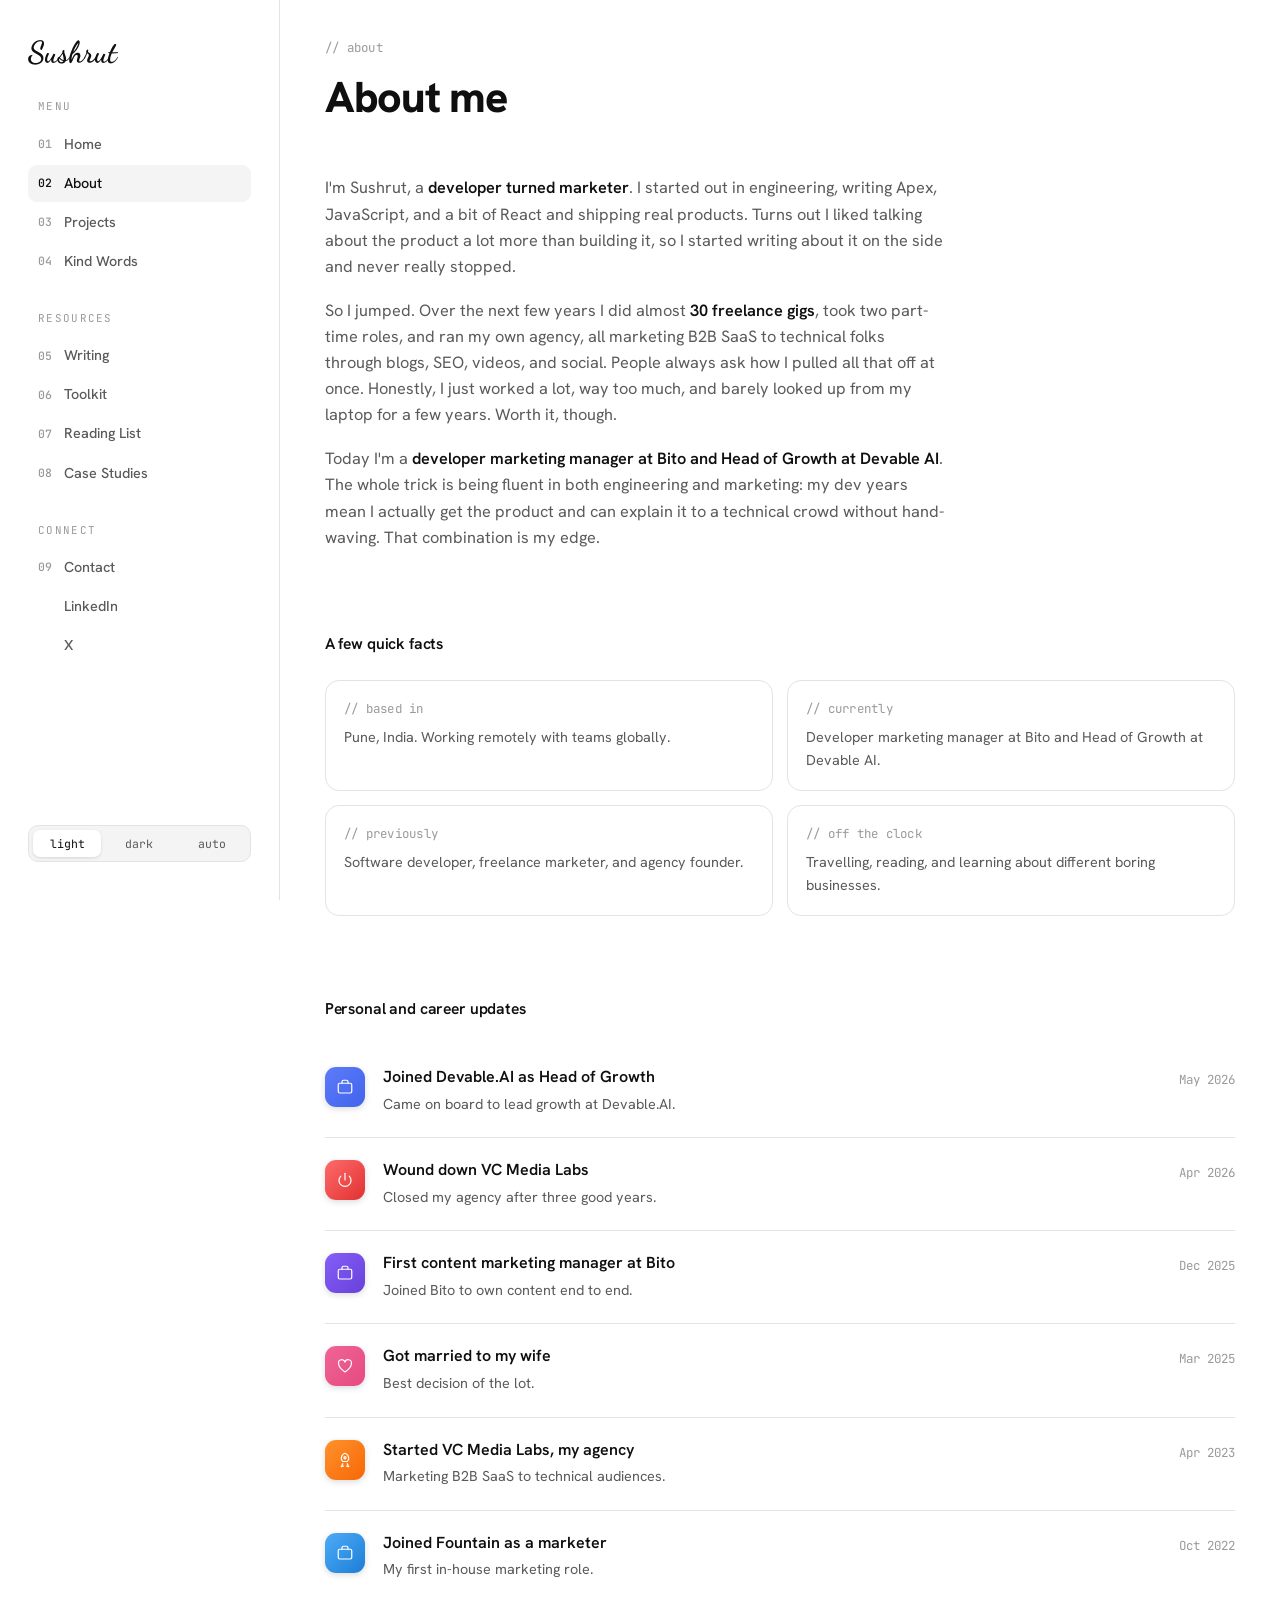
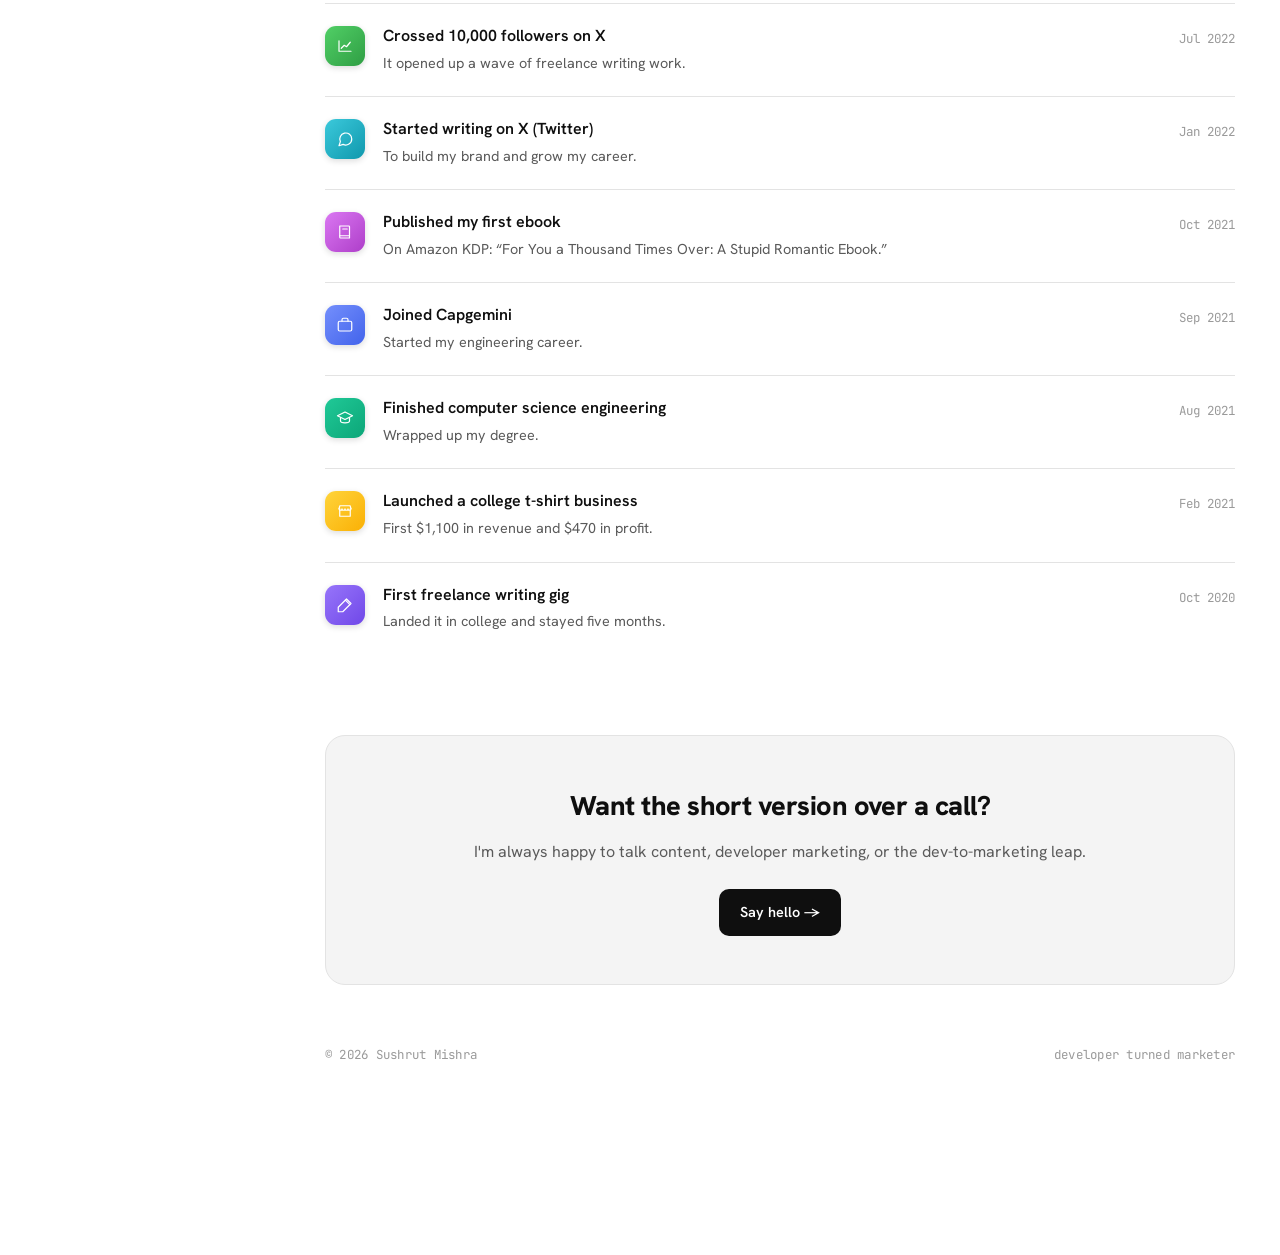
==== about.html @ c0947988 "About: rawer conversational intro, update Bito/Devable role wording Co-Authored-By: Claude Opus 4.8 " ====
<!DOCTYPE html>
<html lang="en" data-theme="light">
<head>
<meta charset="UTF-8" />
<meta name="viewport" content="width=device-width, initial-scale=1.0" />
<title>About · Sushrut Mishra</title>
<link rel="preconnect" href="https://fonts.googleapis.com" />
<link rel="preconnect" href="https://fonts.gstatic.com" crossorigin />
<link href="https://fonts.googleapis.com/css2?family=Hanken+Grotesk:wght@400;500;600;700;800&family=Dancing+Script:wght@600;700&family=JetBrains+Mono:wght@400;500;600&display=swap" rel="stylesheet" />
<link rel="stylesheet" href="styles.css" />
</head>
<body data-page="about">
  <button class="menu-btn" id="menuBtn">☰</button>
  <div class="layout">
    <aside class="sidebar" id="sidebar">
      <a class="brand" href="index.html"><span class="signature">Sushrut</span></a>
      <nav class="nav-group">
        <div class="label">Menu</div>
        <a class="nav-item" href="index.html"><span class="num">01</span> Home <span class="arrow">↗</span></a>
        <a class="nav-item active" href="about.html"><span class="num">02</span> About <span class="arrow">↗</span></a>
        <a class="nav-item" href="projects.html"><span class="num">03</span> Projects <span class="arrow">↗</span></a>
        <a class="nav-item" href="kind-words.html"><span class="num">04</span> Kind Words <span class="arrow">↗</span></a>
      </nav>
      <nav class="nav-group">
        <div class="label">Resources</div>
        <a class="nav-item" href="writing.html"><span class="num">05</span> Writing <span class="arrow">↗</span></a>
        <a class="nav-item" href="toolkit.html"><span class="num">06</span> Toolkit <span class="arrow">↗</span></a>
        <a class="nav-item" href="reading.html"><span class="num">07</span> Reading List <span class="arrow">↗</span></a>
        <a class="nav-item" href="case-studies.html"><span class="num">08</span> Case Studies <span class="arrow">↗</span></a>
      </nav>
      <nav class="nav-group">
        <div class="label">Connect</div>
        <a class="nav-item" href="mailto:sushrutmishra27@gmail.com"><span class="num">09</span> Contact <span class="arrow">↗</span></a>
        <a class="nav-item" href="https://www.linkedin.com/in/sushrutkm/" target="_blank" rel="noopener"><span class="num"></span> LinkedIn <span class="arrow">↗</span></a>
        <a class="nav-item" href="https://x.com/SushrutKM" target="_blank" rel="noopener"><span class="num"></span> X <span class="arrow">↗</span></a>
      </nav>
      <div class="sidebar-footer">
        <div class="theme-toggle" id="themeToggle">
          <button data-theme-set="light" class="active">light</button>
          <button data-theme-set="dark">dark</button>
          <button data-theme-set="auto">auto</button>
        </div>
      </div>
    </aside>

    <main class="content">
      <div class="wrap">
        <section class="page-head">
          <span class="kicker mono">// about</span>
          <h1>About me</h1>
        </section>

        <section>
          <div class="prose">
            <p>I'm Sushrut, a <strong>developer turned marketer</strong>. I started out in engineering, writing Apex, JavaScript, and a bit of React and shipping real products. Turns out I liked talking about the product a lot more than building it, so I started writing about it on the side and never really stopped.</p>
            <p>So I jumped. Over the next few years I did almost <strong>30 freelance gigs</strong>, took two part-time roles, and ran my own agency, all marketing B2B SaaS to technical folks through blogs, SEO, videos, and social. People always ask how I pulled all that off at once. Honestly, I just worked a lot, way too much, and barely looked up from my laptop for a few years. Worth it, though.</p>
            <p>Today I'm a <strong>developer marketing manager at Bito and Head of Growth at Devable AI</strong>. The whole trick is being fluent in both engineering and marketing: my dev years mean I actually get the product and can explain it to a technical crowd without hand-waving. That combination is my edge.</p>
          </div>
        </section>

        <section>
          <div class="section-head"><h2>A few quick facts</h2></div>
          <div class="facts">
            <div class="fact"><span class="mono">// based in</span><p>Pune, India. Working remotely with teams globally.</p></div>
            <div class="fact"><span class="mono">// currently</span><p>Developer marketing manager at Bito and Head of Growth at Devable AI.</p></div>
            <div class="fact"><span class="mono">// previously</span><p>Software developer, freelance marketer, and agency founder.</p></div>
            <div class="fact"><span class="mono">// off the clock</span><p>Travelling, reading, and learning about different boring businesses.</p></div>
          </div>
        </section>

        <section>
          <div class="section-head"><h2>Personal and career updates</h2></div>
          <div class="updates-list">

            <div class="update-row"><span class="uicon"><svg viewBox="0 0 24 24" width="18" height="18" fill="none" stroke="currentColor" stroke-width="1.6" stroke-linecap="round" stroke-linejoin="round"><rect x="3" y="7" width="18" height="13" rx="2"/><path d="M8 7V5a2 2 0 0 1 2-2h4a2 2 0 0 1 2 2v2"/></svg></span><div class="ur-body"><h3>Joined Devable.AI as Head of Growth</h3><p>Came on board to lead growth at Devable.AI.</p></div><span class="ur-date">May 2026</span></div>

            <div class="update-row"><span class="uicon"><svg viewBox="0 0 24 24" width="18" height="18" fill="none" stroke="currentColor" stroke-width="1.6" stroke-linecap="round" stroke-linejoin="round"><path d="M12 3v9"/><path d="M6.4 6.9a8 8 0 1 0 11.2 0"/></svg></span><div class="ur-body"><h3>Wound down VC Media Labs</h3><p>Closed my agency after three good years.</p></div><span class="ur-date">Apr 2026</span></div>

            <div class="update-row"><span class="uicon"><svg viewBox="0 0 24 24" width="18" height="18" fill="none" stroke="currentColor" stroke-width="1.6" stroke-linecap="round" stroke-linejoin="round"><rect x="3" y="7" width="18" height="13" rx="2"/><path d="M8 7V5a2 2 0 0 1 2-2h4a2 2 0 0 1 2 2v2"/></svg></span><div class="ur-body"><h3>First content marketing manager at Bito</h3><p>Joined Bito to own content end to end.</p></div><span class="ur-date">Dec 2025</span></div>

            <div class="update-row"><span class="uicon"><svg viewBox="0 0 24 24" width="18" height="18" fill="none" stroke="currentColor" stroke-width="1.6" stroke-linecap="round" stroke-linejoin="round"><path d="M12 20S3.5 14.5 3.5 8.8A4.3 4.3 0 0 1 12 7a4.3 4.3 0 0 1 8.5 1.8C20.5 14.5 12 20 12 20z"/></svg></span><div class="ur-body"><h3>Got married to my wife</h3><p>Best decision of the lot.</p></div><span class="ur-date">Mar 2025</span></div>

            <div class="update-row"><span class="uicon"><svg viewBox="0 0 24 24" width="18" height="18" fill="none" stroke="currentColor" stroke-width="1.6" stroke-linecap="round" stroke-linejoin="round"><path d="M12 3c3 1 5 4 5 8l-2 3H9l-2-3c0-4 2-7 5-8z"/><circle cx="12" cy="9" r="1.4"/><path d="M9 17l-2 4 3-1M15 17l2 4-3-1"/></svg></span><div class="ur-body"><h3>Started VC Media Labs, my agency</h3><p>Marketing B2B SaaS to technical audiences.</p></div><span class="ur-date">Apr 2023</span></div>

            <div class="update-row"><span class="uicon"><svg viewBox="0 0 24 24" width="18" height="18" fill="none" stroke="currentColor" stroke-width="1.6" stroke-linecap="round" stroke-linejoin="round"><rect x="3" y="7" width="18" height="13" rx="2"/><path d="M8 7V5a2 2 0 0 1 2-2h4a2 2 0 0 1 2 2v2"/></svg></span><div class="ur-body"><h3>Joined Fountain as a marketer</h3><p>My first in-house marketing role.</p></div><span class="ur-date">Oct 2022</span></div>

            <div class="update-row"><span class="uicon"><svg viewBox="0 0 24 24" width="18" height="18" fill="none" stroke="currentColor" stroke-width="1.6" stroke-linecap="round" stroke-linejoin="round"><path d="M4 19V5M4 19h16"/><path d="M7 15l4-4 3 2 5-6"/></svg></span><div class="ur-body"><h3>Crossed 10,000 followers on X</h3><p>It opened up a wave of freelance writing work.</p></div><span class="ur-date">Jul 2022</span></div>

            <div class="update-row"><span class="uicon"><svg viewBox="0 0 24 24" width="18" height="18" fill="none" stroke="currentColor" stroke-width="1.6" stroke-linecap="round" stroke-linejoin="round"><path d="M21 12a8 8 0 0 1-11.5 7.2L4 21l1.8-5.5A8 8 0 1 1 21 12z"/></svg></span><div class="ur-body"><h3>Started writing on X (Twitter)</h3><p>To build my brand and grow my career.</p></div><span class="ur-date">Jan 2022</span></div>

            <div class="update-row"><span class="uicon"><svg viewBox="0 0 24 24" width="18" height="18" fill="none" stroke="currentColor" stroke-width="1.6" stroke-linecap="round" stroke-linejoin="round"><path d="M5 4h12a1 1 0 0 1 1 1v15H6a1 1 0 0 1-1-1z"/><path d="M5 17h13"/><path d="M9 8h6"/></svg></span><div class="ur-body"><h3>Published my first ebook</h3><p>On Amazon KDP: &ldquo;For You a Thousand Times Over: A Stupid Romantic Ebook.&rdquo;</p></div><span class="ur-date">Oct 2021</span></div>

            <div class="update-row"><span class="uicon"><svg viewBox="0 0 24 24" width="18" height="18" fill="none" stroke="currentColor" stroke-width="1.6" stroke-linecap="round" stroke-linejoin="round"><rect x="3" y="7" width="18" height="13" rx="2"/><path d="M8 7V5a2 2 0 0 1 2-2h4a2 2 0 0 1 2 2v2"/></svg></span><div class="ur-body"><h3>Joined Capgemini</h3><p>Started my engineering career.</p></div><span class="ur-date">Sep 2021</span></div>

            <div class="update-row"><span class="uicon"><svg viewBox="0 0 24 24" width="18" height="18" fill="none" stroke="currentColor" stroke-width="1.6" stroke-linecap="round" stroke-linejoin="round"><path d="M12 4 2 9l10 5 10-5z"/><path d="M6 11.5V16c0 1.1 2.7 2.4 6 2.4s6-1.3 6-2.4v-4.5"/></svg></span><div class="ur-body"><h3>Finished computer science engineering</h3><p>Wrapped up my degree.</p></div><span class="ur-date">Aug 2021</span></div>

            <div class="update-row"><span class="uicon"><svg viewBox="0 0 24 24" width="18" height="18" fill="none" stroke="currentColor" stroke-width="1.6" stroke-linecap="round" stroke-linejoin="round"><path d="M4 9l1.2-4h13.6L20 9"/><path d="M5 9v10h14V9"/><path d="M4 9a2 2 0 0 0 4 0 2 2 0 0 0 4 0 2 2 0 0 0 4 0 2 2 0 0 0 4 0"/></svg></span><div class="ur-body"><h3>Launched a college t-shirt business</h3><p>First $1,100 in revenue and $470 in profit.</p></div><span class="ur-date">Feb 2021</span></div>

            <div class="update-row"><span class="uicon"><svg viewBox="0 0 24 24" width="18" height="18" fill="none" stroke="currentColor" stroke-width="1.6" stroke-linecap="round" stroke-linejoin="round"><path d="M14 4l6 6L9 21H3v-6z"/><path d="M12.5 5.5l6 6"/></svg></span><div class="ur-body"><h3>First freelance writing gig</h3><p>Landed it in college and stayed five months.</p></div><span class="ur-date">Oct 2020</span></div>

          </div>
        </section>

        <section>
          <div class="footer-cta">
            <h2>Want the short version over a call?</h2>
            <p>I'm always happy to talk content, developer marketing, or the dev-to-marketing leap.</p>
            <a class="btn btn-primary" href="https://www.linkedin.com/in/sushrutkm/" target="_blank" rel="noopener">Say hello →</a>
          </div>
          <div class="foot-meta"><span class="mono">© 2026 Sushrut Mishra</span><span class="mono">developer turned marketer</span></div>
        </section>
      </div>
    </main>
  </div>
  <script src="script.js"></script>
</body>
</html>
---- styles.css ----
/* ============================================================
   MONOCHROME DESIGN TOKENS  —  black / white / grey only
   ============================================================ */
:root {
  --radius: 14px;
  --maxw: 920px;                 /* widened further: less whitespace each side */
  --font-sans: 'Hanken Grotesk', -apple-system, BlinkMacSystemFont, 'Segoe UI', Roboto, sans-serif;
  --font-mono: 'JetBrains Mono', ui-monospace, monospace;
  --sidebar-w: 280px;
  --transition: 0.25s cubic-bezier(.4,0,.2,1);
}

/* LIGHT (default — white base) */
html[data-theme="light"] {
  --bg: #ffffff;
  --bg-elev: #f4f4f4;
  --bg-card: #ffffff;
  --border: #e3e3e3;
  --text: #0f0f0f;
  --text-dim: #5a5a5a;
  --text-faint: #9a9a9a;
  --ink: #0f0f0f;
  --ink-contrast: #ffffff;
  --gline: #dcdcdc;
}
/* DARK (still monochrome — greys + black) */
html[data-theme="dark"] {
  --bg: #0e0e0e;
  --bg-elev: #1a1a1a;
  --bg-card: #161616;
  --border: #2a2a2a;
  --text: #f4f4f4;
  --text-dim: #a6a6a6;
  --text-faint: #6e6e6e;
  --ink: #f4f4f4;
  --ink-contrast: #0e0e0e;
  --gline: #333333;
}

* { box-sizing: border-box; margin: 0; padding: 0; }
html { scroll-behavior: smooth; }
body {
  font-family: var(--font-sans);
  background: var(--bg);
  color: var(--text);
  line-height: 1.6;
  -webkit-font-smoothing: antialiased;
  transition: background var(--transition), color var(--transition);
}
a { color: inherit; text-decoration: none; }
.mono { font-family: var(--font-mono); font-size: 0.78rem; letter-spacing: 0.02em; color: var(--text-faint); }

/* ============================================================
   LAYOUT  —  sidebar (left) + content (right)
   ============================================================ */
.layout { display: flex; min-height: 100vh; }

/* ----- SIDEBAR ----- */
.sidebar {
  width: var(--sidebar-w);
  flex-shrink: 0;
  border-right: 1px solid var(--border);
  padding: 38px 28px;
  position: sticky; top: 0; height: 100vh; overflow-y: auto;
  display: flex; flex-direction: column; gap: 30px;
  background: var(--bg);
}
.brand { display: flex; align-items: center; gap: 12px; }
.brand .avatar {
  width: 42px; height: 42px; border-radius: 10px;
  background: var(--ink); color: var(--ink-contrast);
  display: grid; place-items: center;
  font-family: var(--font-mono); font-weight: 600; font-size: 1rem;
}
.brand .name { font-weight: 700; font-size: 0.98rem; line-height: 1.2; }
.brand .role { font-size: 0.74rem; color: var(--text-dim); }
.brand .signature { font-family: 'Dancing Script', cursive; font-weight: 700; font-size: 1.9rem; color: var(--text); line-height: 1; }
.brand:hover .signature { opacity: .75; }

/* live status pill in sidebar */
.status-pill {
  display: flex; align-items: center; gap: 9px;
  border: 1px solid var(--border); border-radius: 999px;
  padding: 8px 13px; font-size: 0.8rem; color: var(--text-dim);
  background: var(--bg-elev);
}
.dot { width: 8px; height: 8px; border-radius: 50%; background: var(--text-dim); position: relative; flex-shrink: 0; }
.dot.live { background: var(--ink); }
.dot.live::after {
  content: ''; position: absolute; inset: -4px; border-radius: 50%;
  border: 1px solid var(--ink); opacity: .5; animation: pulse 1.8s ease-out infinite;
}
@keyframes pulse { 0% { transform: scale(.6); opacity: .6; } 100% { transform: scale(1.6); opacity: 0; } }

.nav-group { display: flex; flex-direction: column; gap: 2px; }
.nav-group .label {
  font-family: var(--font-mono); font-size: 0.68rem; text-transform: uppercase;
  letter-spacing: 0.12em; color: var(--text-faint); margin-bottom: 8px; padding-left: 10px;
}
.nav-item {
  display: flex; align-items: center; gap: 12px;
  padding: 7px 10px; border-radius: 9px;
  color: var(--text-dim); font-size: 0.9rem; font-weight: 500;
  transition: background var(--transition), color var(--transition);
}
.nav-item:hover { background: var(--bg-elev); color: var(--text); }
.nav-item.active { background: var(--bg-elev); color: var(--text); }
.nav-item .num { font-family: var(--font-mono); font-size: 0.72rem; color: var(--text-faint); width: 14px; }
.nav-item.active .num { color: var(--text); }
.nav-item .arrow { margin-left: auto; font-size: 0.8rem; opacity: 0; transition: opacity var(--transition); }
.nav-item:hover .arrow { opacity: 0.5; }

.sidebar-footer { margin-top: auto; display: flex; flex-direction: column; gap: 14px; }
.theme-toggle {
  display: flex; gap: 4px; padding: 4px; border: 1px solid var(--border);
  border-radius: 10px; background: var(--bg-elev);
}
.theme-toggle button {
  flex: 1; background: none; border: none; color: var(--text-dim);
  font-family: var(--font-mono); font-size: 0.72rem; padding: 6px; border-radius: 7px;
  cursor: pointer; transition: var(--transition);
}
.theme-toggle button.active { background: var(--bg-card); color: var(--text); box-shadow: 0 1px 3px rgba(0,0,0,0.12); }

/* ----- CONTENT ----- */
.content { flex: 1; padding: 0 3.5vw; }
.wrap { max-width: var(--maxw); margin: 0 auto; padding: 34px 0 110px; }
section { margin-bottom: 80px; }
.section-head { display: flex; align-items: baseline; gap: 12px; margin-bottom: 24px; }
.section-head h2 { font-size: 0.98rem; font-weight: 600; letter-spacing: -0.01em; }
.section-head .viewall { margin-left: auto; font-size: 0.8rem; color: var(--text-dim); }
.section-head .viewall:hover { color: var(--text); text-decoration: underline; }

/* ----- PAGE HEAD (inner pages) ----- */
.page-head { margin-bottom: 54px; }
.page-head .kicker { display: inline-block; margin-bottom: 16px; }
.page-head h1 { font-size: clamp(2rem, 4.4vw, 2.7rem); font-weight: 800; letter-spacing: -0.03em; line-height: 1.1; }
.page-head .lede { font-size: 1.08rem; color: var(--text-dim); max-width: 580px; margin-top: 16px; }

/* ----- STATUS HEADING (time-aware, keeps changing) ----- */
.status-block { margin-bottom: 30px; }
.status-now {
  display: inline-flex; align-items: center; gap: 10px;
  font-family: var(--font-mono); font-size: 0.8rem; color: var(--text-dim);
  border: 1px solid var(--border); border-radius: 999px; padding: 7px 14px;
  margin-bottom: 26px;
}
.status-headline {
  font-size: clamp(1.8rem, 4.4vw, 2.9rem); font-weight: 800;
  letter-spacing: -0.03em; line-height: 1.12;
}
.status-headline .live-word { transition: opacity .4s ease; }
.status-sub { font-size: 1.05rem; color: var(--text-dim); max-width: 560px; margin-top: 16px; }

/* ----- INTRO (understated homepage opener, no big hero) ----- */
.intro { margin-bottom: 56px; }
.intro-status { font-size: clamp(2.4rem, 6vw, 4rem); font-weight: 700; line-height: 1.1; letter-spacing: -0.03em; color: var(--text); max-width: 640px; }
.intro-bio { font-size: 0.95rem; font-weight: 400; color: var(--text-dim); line-height: 1.6; max-width: none; margin-top: 18px; }
.intro-bio a { color: var(--text); text-decoration: underline; text-underline-offset: 3px; }

/* ----- PERSONAL UPDATES (four grey cards) ----- */
.updates { display: grid; grid-template-columns: repeat(4, 1fr); gap: 14px; }
.update {
  display: flex; flex-direction: column; min-height: 218px; padding: 20px;
  border: 1px solid var(--border); border-radius: var(--radius); background: var(--bg-elev);
  transition: var(--transition);
}
.update:hover { border-color: var(--text); transform: translateY(-3px); }
.update .uicon {
  width: 38px; height: 38px; border-radius: 10px; display: grid; place-items: center;
  margin-bottom: 18px; color: var(--text); background: var(--bg-card); border: 1px solid var(--border);
}
.update h3 { font-size: 0.95rem; font-weight: 600; line-height: 1.3; margin-bottom: 8px; }
.update p {
  font-size: 0.84rem; color: var(--text-dim); line-height: 1.5;
  display: -webkit-box; -webkit-line-clamp: 3; -webkit-box-orient: vertical; overflow: hidden;
}
.update .udate { margin-top: auto; padding-top: 14px; font-family: var(--font-mono); font-size: 0.74rem; color: var(--text-faint); }
@media (max-width: 760px) { .updates { grid-template-columns: 1fr 1fr; } }
@media (max-width: 460px) { .updates { grid-template-columns: 1fr; } }

/* ----- PERSONAL UPDATES (single-column list: icon, body, date) ----- */
.updates-list { display: flex; flex-direction: column; }
.update-row { display: flex; align-items: flex-start; gap: 18px; padding: 22px 0; border-bottom: 1px solid var(--border); }
.update-row:last-child { border-bottom: none; }
.update-row .uicon {
  width: 40px; height: 40px; border-radius: 11px; border: none;
  display: grid; place-items: center; color: #fff; flex-shrink: 0;
  box-shadow: 0 2px 6px rgba(0,0,0,.14);
}
/* colourful app-tile backgrounds, one per row */
.updates-list .update-row:nth-child(1)  .uicon { background: linear-gradient(135deg,#5c7cfa,#4263eb); }
.updates-list .update-row:nth-child(2)  .uicon { background: linear-gradient(135deg,#ff6b6b,#e03131); }
.updates-list .update-row:nth-child(3)  .uicon { background: linear-gradient(135deg,#845ef7,#6741d9); }
.updates-list .update-row:nth-child(4)  .uicon { background: linear-gradient(135deg,#f06595,#e64980); }
.updates-list .update-row:nth-child(5)  .uicon { background: linear-gradient(135deg,#ff922b,#f76707); }
.updates-list .update-row:nth-child(6)  .uicon { background: linear-gradient(135deg,#4dabf7,#1c7ed6); }
.updates-list .update-row:nth-child(7)  .uicon { background: linear-gradient(135deg,#51cf66,#2f9e44); }
.updates-list .update-row:nth-child(8)  .uicon { background: linear-gradient(135deg,#3bc9db,#1098ad); }
.updates-list .update-row:nth-child(9)  .uicon { background: linear-gradient(135deg,#da77f2,#ae3ec9); }
.updates-list .update-row:nth-child(10) .uicon { background: linear-gradient(135deg,#748ffc,#4263eb); }
.updates-list .update-row:nth-child(11) .uicon { background: linear-gradient(135deg,#20c997,#0ca678); }
.updates-list .update-row:nth-child(12) .uicon { background: linear-gradient(135deg,#ffd43b,#fab005); }
.updates-list .update-row:nth-child(13) .uicon { background: linear-gradient(135deg,#9775fa,#7048e8); }
.update-row .ur-body { flex: 1; min-width: 0; }
.update-row .ur-body h3 { font-size: 1rem; font-weight: 600; line-height: 1.3; margin-bottom: 5px; }
.update-row .ur-body p { font-size: 0.9rem; color: var(--text-dim); line-height: 1.55; max-width: 640px; }
.update-row .ur-date { font-family: var(--font-mono); font-size: 0.78rem; color: var(--text-faint); flex-shrink: 0; white-space: nowrap; padding-top: 3px; }
@media (max-width: 560px) {
  .update-row { flex-wrap: wrap; }
  .update-row .ur-date { width: 100%; padding-left: 58px; padding-top: 6px; }
}

/* ----- ENDNOTE (simple closing line, no big CTA box) ----- */
.endnote { margin-top: 20px; }
.endnote p { font-size: 0.95rem; color: var(--text-dim); }
.endnote p a { color: var(--text); text-decoration: underline; text-underline-offset: 3px; }

.cta-row { display: flex; gap: 12px; flex-wrap: wrap; margin-top: 30px; }
.btn {
  display: inline-flex; align-items: center; gap: 8px; padding: 11px 20px;
  border-radius: 10px; font-size: 0.9rem; font-weight: 600; cursor: pointer;
  transition: var(--transition); border: 1px solid transparent;
}
.btn-primary { background: var(--ink); color: var(--ink-contrast); }
.btn-primary:hover { transform: translateY(-2px); opacity: .88; }
.btn-ghost { border-color: var(--border); color: var(--text); }
.btn-ghost:hover { border-color: var(--text); }

/* ----- JOURNEY (developer turned marketer) ----- */
.journey { display: grid; grid-template-columns: repeat(4, 1fr); gap: 14px; }
.j-card {
  position: relative; border: 1px solid var(--border); border-radius: var(--radius);
  padding: 20px; background: var(--bg-card); min-height: 230px;
  display: flex; flex-direction: column; transition: var(--transition); overflow: hidden;
}
.j-card:hover { border-color: var(--text); transform: translateY(-3px); }
.j-card .j-body { margin-top: 0; }            /* top-aligned for consistent layout */
.j-card .yr { font-family: var(--font-mono); font-size: 0.72rem; color: var(--text-faint); display: block; }
.j-card h3 { font-size: 0.96rem; font-weight: 600; margin: 8px 0; line-height: 1.25; }
.j-card p { font-size: 0.84rem; color: var(--text-dim); line-height: 1.5; }
.j-card .j-body p + p { margin-top: 7px; }     /* spacing between stacked lines */
.j-card .j-body > .mono { display: block; margin-bottom: 12px; color: var(--text); }  /* tag pinned at top */

/* the "into the future" card — a breathing growth chart with a rising trend line */
.j-future { background: var(--bg-elev); }
.j-future .gfx { position: absolute; inset: 0; z-index: 0; overflow: hidden; pointer-events: none; }
.j-future .bars { position: absolute; left: 18px; right: 18px; top: 30px; bottom: 42px; display: flex; align-items: flex-end; gap: 7px; }
.j-future .bars span { flex: 1; border-radius: 3px 3px 0 0; background: var(--gline); transform-origin: bottom; animation: barGrow 2.6s ease-in-out infinite alternate; }
.j-future .bars span:nth-child(1) { height: 32%; animation-delay: 0s; }
.j-future .bars span:nth-child(2) { height: 44%; animation-delay: .12s; }
.j-future .bars span:nth-child(3) { height: 38%; animation-delay: .24s; }
.j-future .bars span:nth-child(4) { height: 64%; animation-delay: .36s; }
.j-future .bars span:nth-child(5) { height: 56%; animation-delay: .48s; }
.j-future .bars span:nth-child(6) { height: 94%; background: var(--text); animation-delay: .6s; }
@keyframes barGrow { from { transform: scaleY(.3); opacity: .55; } to { transform: scaleY(1); opacity: 1; } }
.j-future .trend { position: absolute; left: 18px; right: 18px; top: 30px; bottom: 42px; width: auto; height: auto; }
.j-future .trend-line, .j-future .trend-head {
  fill: none; stroke: var(--text); stroke-width: 2; vector-effect: non-scaling-stroke;
  stroke-linecap: round; stroke-linejoin: round;
}
.j-future .trend-line { stroke-dasharray: 260; stroke-dashoffset: 260; animation: draw 2.4s ease-out forwards; }
.j-future .trend-head { opacity: 0; animation: showHead .4s ease forwards 2.1s; }
@keyframes draw { to { stroke-dashoffset: 0; } }
@keyframes showHead { to { opacity: 1; } }
.j-future::after {
  content: ''; position: absolute; inset: 0; z-index: 0; pointer-events: none;
  background: linear-gradient(to top, var(--bg-elev) 16%, transparent 58%);
}
.j-future .future-label {
  position: relative; z-index: 1; margin-top: auto;
  font-family: var(--font-mono); font-size: 0.82rem; color: var(--text); letter-spacing: .02em;
}

@media (max-width: 760px) { .journey { grid-template-columns: 1fr 1fr; } }
@media (max-width: 460px) { .journey { grid-template-columns: 1fr; } }

/* ----- CARDS (work / projects / case studies) ----- */
.cards { display: grid; gap: 14px; }
.cards.two { grid-template-columns: 1fr 1fr; }
.card {
  border: 1px solid var(--border); border-radius: var(--radius); padding: 22px;
  background: var(--bg-card); transition: var(--transition); cursor: pointer;
}
.card:hover { border-color: var(--text); transform: translateY(-3px); }
.card .tags { display: flex; gap: 6px; margin-bottom: 12px; flex-wrap: wrap; }
.tag {
  font-family: var(--font-mono); font-size: 0.68rem; padding: 3px 9px; border-radius: 6px;
  background: var(--ink); color: var(--ink-contrast);
}
.tag.dev { background: transparent; color: var(--text-dim); border: 1px solid var(--border); }
.card h3 { font-size: 1.02rem; font-weight: 600; margin-bottom: 6px; }
.card p { font-size: 0.9rem; color: var(--text-dim); }
.card .metric { margin-top: 14px; display: flex; gap: 24px; }
.card .metric .m b { font-size: 1.3rem; font-weight: 700; color: var(--text); }
.card .metric .m span { font-size: 0.74rem; color: var(--text-faint); display: block; }
.card .card-link { margin-top: 14px; font-size: 0.82rem; color: var(--text); display: inline-block; }
.card:hover .card-link { text-decoration: underline; }
a.card { display: block; }

/* compact metric chips (handles many stats per card) */
.metrics-list { display: flex; flex-wrap: wrap; gap: 7px; margin-top: 16px; }
.metrics-list span {
  font-family: var(--font-mono); font-size: 0.7rem; color: var(--text-dim);
  border: 1px solid var(--border); border-radius: 6px; padding: 4px 8px; background: var(--bg-elev);
}
.metrics-list span b { color: var(--text); font-weight: 700; }

/* multiple links within a card (case studies, videos) */
.card .links { display: flex; flex-wrap: wrap; gap: 6px 14px; margin-top: 14px; }
.card .links a { font-size: 0.8rem; color: var(--text); text-decoration: underline; text-underline-offset: 3px; }
.card .links a:hover { opacity: .7; }

@media (max-width: 640px) { .cards.two { grid-template-columns: 1fr; } }

/* ----- PROJECT CARDS (image, heading, line, link — two-up grid, grouped) ----- */
.proj-group { margin-bottom: 52px; }
.pgrid { display: grid; grid-template-columns: 1fr 1fr; gap: 16px; }
.pcard {
  display: flex; flex-direction: column; overflow: hidden; color: inherit;
  border: 1px solid var(--border); border-radius: var(--radius); background: var(--bg-card);
  transition: var(--transition);
}
.pcard:hover { border-color: var(--text); transform: translateY(-3px); }
.pcard .thumb { aspect-ratio: 16 / 9; overflow: hidden; background: var(--bg-elev); border-bottom: 1px solid var(--border); }
.pcard .thumb img { width: 100%; height: 100%; object-fit: cover; display: block; filter: grayscale(100%) contrast(1.02); transition: filter .35s ease; }
.pcard:hover .thumb img { filter: grayscale(0); }
.pcard .thumb.ph { display: grid; place-items: center; background: linear-gradient(135deg, var(--bg-elev), var(--bg-card)); }
.pcard .thumb.ph span { font-family: var(--font-mono); font-size: 1.05rem; color: var(--text-faint); letter-spacing: .03em; }
.pcard .pbody { display: flex; flex-direction: column; flex: 1; padding: 18px; }
.pcard .tags { margin-bottom: 10px; }
.pcard h3 { font-size: 0.97rem; font-weight: 600; line-height: 1.3; margin-bottom: 6px; }
.pcard p { font-size: 0.85rem; color: var(--text-dim); line-height: 1.5; }
.pcard .plink { margin-top: auto; padding-top: 14px; font-size: 0.82rem; color: var(--text); }
.pcard:hover .plink { text-decoration: underline; }
.pcard .links { margin-top: auto; padding-top: 12px; display: flex; flex-direction: column; gap: 6px; }
.pcard .links a { font-size: 0.82rem; color: var(--text); text-decoration: none; }
.pcard .links a:hover { text-decoration: underline; }
.pcard.soon { opacity: .7; }
@media (max-width: 640px) { .pgrid { grid-template-columns: 1fr; } }

/* funky colourful graphics for project thumbnails (distinct per card) */
.pcard .thumb { position: relative; display: grid; place-items: center; }
.pcard .thumb.gfx::after {
  content: ''; position: absolute; inset: 0; z-index: 0;
  background-image: radial-gradient(rgba(255,255,255,.22) 1px, transparent 1.6px);
  background-size: 13px 13px; mix-blend-mode: overlay;
}
.pcard .thumb .ico {
  position: relative; z-index: 1; width: 46px; height: 46px;
  color: rgba(255,255,255,.96); filter: drop-shadow(0 1px 3px rgba(0,0,0,.22));
  transition: transform .25s ease;
}
.pcard:hover .thumb .ico { transform: scale(1.08); }
.pcard:hover .thumb.gfx { filter: saturate(1.18); }

/* full-bleed playful graphic compositions */
.pcard .thumb .scene { position: absolute; inset: 0; width: 100%; height: 100%; display: block; transition: transform .4s ease; }
.pcard:hover .thumb .scene { transform: scale(1.05); }
.pcard .thumb.gfx-1  { background: radial-gradient(120% 120% at 15% 20%, #ff8a5b 0%, transparent 55%), radial-gradient(120% 120% at 85% 15%, #ffd23f 0%, transparent 50%), linear-gradient(135deg, #ff5d8f, #8a4fff); }
.pcard .thumb.gfx-2  { background: radial-gradient(120% 120% at 20% 25%, #4dd4ff 0%, transparent 55%), radial-gradient(110% 110% at 80% 80%, #5b8cff 0%, transparent 55%), linear-gradient(135deg, #18e1c3, #4361ee); }
.pcard .thumb.gfx-3  { background: radial-gradient(120% 120% at 80% 20%, #ff6ec7 0%, transparent 55%), linear-gradient(135deg, #7b2ff7, #f107a3); }
.pcard .thumb.gfx-4  { background: radial-gradient(120% 120% at 25% 80%, #b8f24d 0%, transparent 55%), linear-gradient(135deg, #00b894, #00cec9); }
.pcard .thumb.gfx-5  { background: radial-gradient(120% 120% at 20% 20%, #ffd23f 0%, transparent 50%), radial-gradient(120% 120% at 80% 70%, #ff5d8f 0%, transparent 55%), linear-gradient(135deg, #ff7b54, #9b5de5); }
.pcard .thumb.gfx-6  { background: radial-gradient(120% 120% at 80% 25%, #56ccf2 0%, transparent 55%), linear-gradient(135deg, #2f80ed, #3a0ca3); }
.pcard .thumb.gfx-7  { background: radial-gradient(120% 120% at 25% 25%, #fff35b 0%, transparent 50%), radial-gradient(120% 120% at 75% 80%, #5bffb0 0%, transparent 55%), linear-gradient(135deg, #ff6ec7, #ffa45b); }
.pcard .thumb.gfx-8  { background: radial-gradient(120% 120% at 80% 20%, #c77dff 0%, transparent 55%), linear-gradient(135deg, #5a189a, #240046); }
.pcard .thumb.gfx-9  { background: radial-gradient(120% 120% at 20% 80%, #ffe45b 0%, transparent 55%), linear-gradient(135deg, #06d6a0, #118ab2); }
.pcard .thumb.gfx-10 { background: radial-gradient(120% 120% at 25% 25%, #ff5b5b 0%, transparent 50%), radial-gradient(120% 120% at 80% 75%, #ff2e9a 0%, transparent 55%), linear-gradient(135deg, #ff7b00, #d00000); }
.pcard .thumb.gfx-11 { background: radial-gradient(120% 120% at 20% 25%, #5bffd0 0%, transparent 55%), linear-gradient(135deg, #00b4d8, #7209b7); }
.pcard .thumb.gfx-12 { background: radial-gradient(120% 120% at 25% 20%, #ffd23f 0%, transparent 50%), radial-gradient(120% 120% at 80% 80%, #ff4d6d 0%, transparent 55%), linear-gradient(135deg, #ff9e00, #ff006e); }

/* keyboard shortcut tip bar (top of home content) */
.topbar {
  display: flex; justify-content: center; align-items: center; gap: 6px; flex-wrap: wrap;
  border: 1px solid var(--border); border-radius: 999px; background: var(--bg-elev);
  padding: 5px 13px; font-size: 0.74rem; color: var(--text-dim); margin-bottom: 22px; text-align: center;
}
kbd {
  font-family: var(--font-mono); font-size: 0.72rem; color: var(--text);
  border: 1px solid var(--border); border-bottom-width: 2px; border-radius: 5px;
  padding: 1px 6px; background: var(--bg-card); margin: 0 1px;
}

/* ----- LIST ROWS (writing / reading / toolkit) ----- */
.list-row {
  display: flex; align-items: baseline; gap: 16px; padding: 15px 0;
  border-bottom: 1px solid var(--border); transition: var(--transition);
}
.list-row:hover { padding-left: 8px; }
.list-row:hover .body h3 { text-decoration: underline; }
.list-row .lead-col { font-family: var(--font-mono); font-size: 0.74rem; color: var(--text-faint); width: 116px; flex-shrink: 0; }
.list-row .body h3 { font-size: 0.95rem; font-weight: 600; }
.list-row .body p { font-size: 0.84rem; color: var(--text-dim); margin-top: 3px; }
.list-row .ext { margin-left: auto; color: var(--text-faint); font-size: 0.85rem; }
.list-group { margin-bottom: 46px; }

/* ----- PROSE (about) ----- */
.prose { max-width: 620px; }
.prose p { color: var(--text-dim); margin-bottom: 18px; font-size: 1.02rem; }
.prose p strong { color: var(--text); font-weight: 600; }
.prose a { color: var(--text); text-decoration: underline; text-underline-offset: 3px; }

/* ----- FACTS (about) ----- */
.facts { display: grid; grid-template-columns: 1fr 1fr; gap: 14px; }
.fact { border: 1px solid var(--border); border-radius: var(--radius); padding: 18px; background: var(--bg-card); }
.fact .mono { display: block; margin-bottom: 7px; color: var(--text-faint); }
.fact p { font-size: 0.9rem; color: var(--text-dim); }
@media (max-width: 600px) { .facts { grid-template-columns: 1fr; } }

/* ----- QUOTES (kind words) ----- */
.quotes { display: grid; grid-template-columns: 1fr 1fr; gap: 14px; }
.quote { border: 1px solid var(--border); border-radius: var(--radius); padding: 24px; background: var(--bg-card); transition: var(--transition); }
.quote:hover { border-color: var(--text); }
.quote .qmark { font-family: var(--font-mono); color: var(--text-faint); font-size: 1.6rem; line-height: 1; margin-bottom: 8px; }
.quote p { font-size: 0.95rem; color: var(--text); line-height: 1.6; }
.quote .who { margin-top: 18px; display: flex; align-items: center; gap: 12px; }
.quote .who .av { width: 36px; height: 36px; border-radius: 50%; background: var(--bg-elev); border: 1px solid var(--border); display: grid; place-items: center; font-family: var(--font-mono); font-size: 0.7rem; color: var(--text-dim); flex-shrink: 0; }
.quote .who b { font-size: 0.85rem; display: block; }
.quote .who span { font-size: 0.75rem; color: var(--text-faint); }
@media (max-width: 640px) { .quotes { grid-template-columns: 1fr; } }

/* ----- FOOTER CTA ----- */
.footer-cta {
  border: 1px solid var(--border); border-radius: 20px; padding: 48px 40px; text-align: center;
  background: var(--bg-elev);
}
.footer-cta h2 { font-size: 1.7rem; font-weight: 800; letter-spacing: -0.02em; margin-bottom: 12px; }
.footer-cta p { color: var(--text-dim); margin-bottom: 24px; }
.foot-meta { margin-top: 60px; display: flex; justify-content: space-between; color: var(--text-faint); font-size: 0.8rem; flex-wrap: wrap; gap: 10px; }

/* ----- scroll reveal ----- */
.reveal { opacity: 0; transform: translateY(16px); transition: opacity .6s ease, transform .6s ease; }
.reveal.in { opacity: 1; transform: none; }

/* ----- mobile ----- */
.menu-btn { display: none; }
@media (max-width: 900px) {
  .sidebar {
    position: fixed; left: 0; top: 0; z-index: 50; transform: translateX(-100%);
    transition: transform var(--transition); box-shadow: 0 0 60px rgba(0,0,0,0.25);
  }
  .sidebar.open { transform: none; }
  .content { padding: 0 22px; }
  .wrap { padding: 80px 0 90px; }
  .menu-btn {
    display: grid; place-items: center; position: fixed; top: 16px; right: 16px; z-index: 60;
    width: 44px; height: 44px; border-radius: 10px; background: var(--bg-elev);
    border: 1px solid var(--border); color: var(--text); font-size: 1.2rem; cursor: pointer;
  }
}
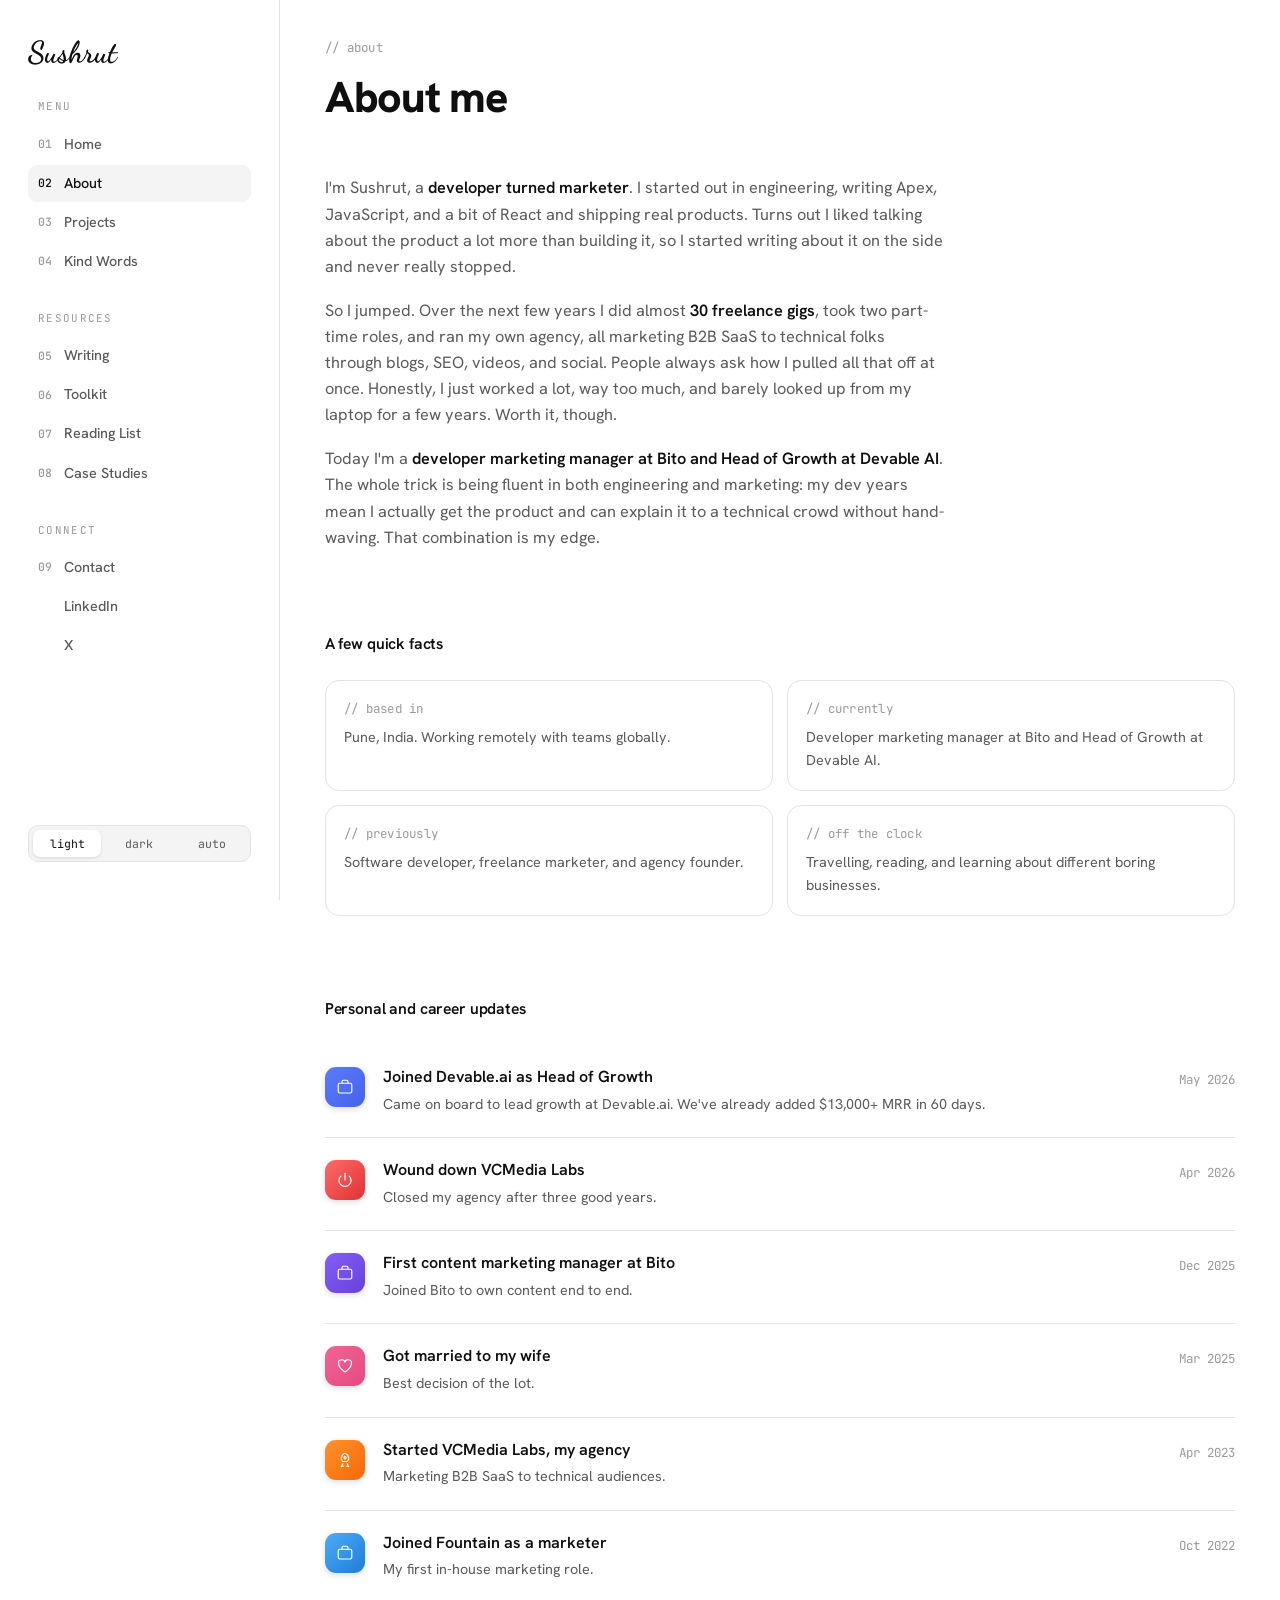
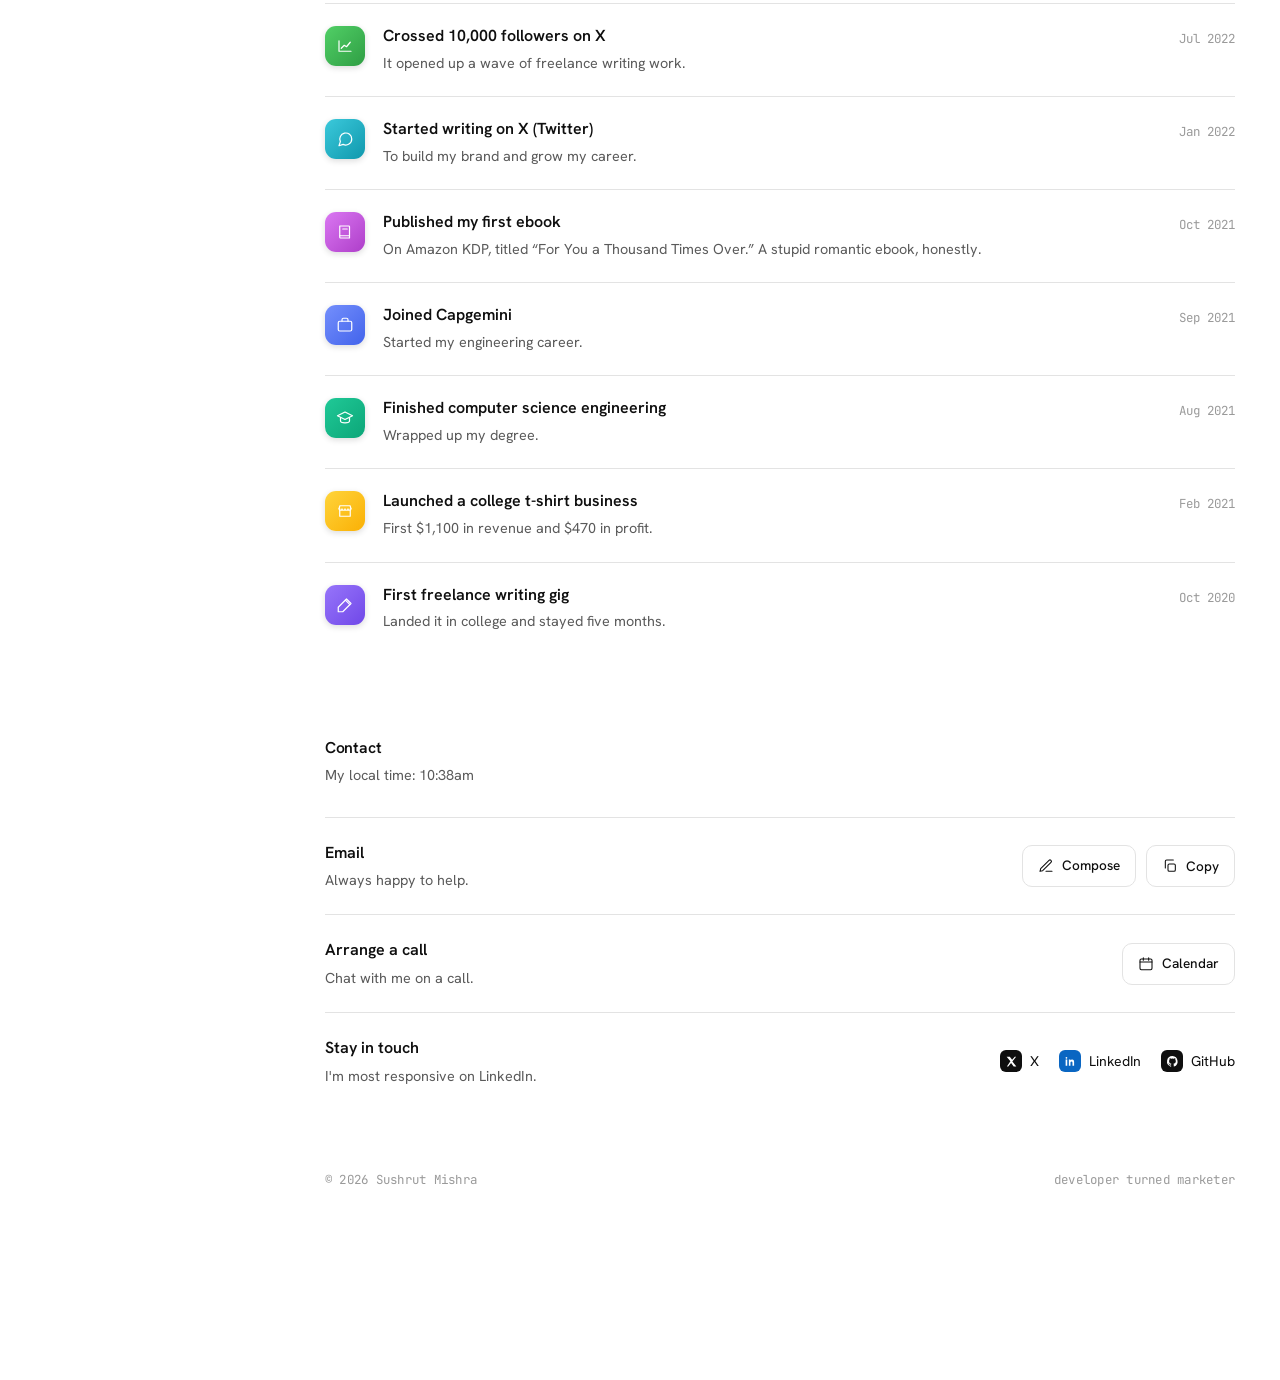
==== commit 3f2cc247: "About: update fixes + Adam-style Contact section (compose/copy email, Calendly, socials, local time)" ====
--- a/about.html
+++ b/about.html
@@ -72,15 +72,15 @@
           <div class="section-head"><h2>Personal and career updates</h2></div>
           <div class="updates-list">
 
-            <div class="update-row"><span class="uicon"><svg viewBox="0 0 24 24" width="18" height="18" fill="none" stroke="currentColor" stroke-width="1.6" stroke-linecap="round" stroke-linejoin="round"><rect x="3" y="7" width="18" height="13" rx="2"/><path d="M8 7V5a2 2 0 0 1 2-2h4a2 2 0 0 1 2 2v2"/></svg></span><div class="ur-body"><h3>Joined Devable.AI as Head of Growth</h3><p>Came on board to lead growth at Devable.AI.</p></div><span class="ur-date">May 2026</span></div>
+            <div class="update-row"><span class="uicon"><svg viewBox="0 0 24 24" width="18" height="18" fill="none" stroke="currentColor" stroke-width="1.6" stroke-linecap="round" stroke-linejoin="round"><rect x="3" y="7" width="18" height="13" rx="2"/><path d="M8 7V5a2 2 0 0 1 2-2h4a2 2 0 0 1 2 2v2"/></svg></span><div class="ur-body"><h3>Joined Devable.ai as Head of Growth</h3><p>Came on board to lead growth at Devable.ai. We've already added $13,000+ MRR in 60 days.</p></div><span class="ur-date">May 2026</span></div>
 
-            <div class="update-row"><span class="uicon"><svg viewBox="0 0 24 24" width="18" height="18" fill="none" stroke="currentColor" stroke-width="1.6" stroke-linecap="round" stroke-linejoin="round"><path d="M12 3v9"/><path d="M6.4 6.9a8 8 0 1 0 11.2 0"/></svg></span><div class="ur-body"><h3>Wound down VC Media Labs</h3><p>Closed my agency after three good years.</p></div><span class="ur-date">Apr 2026</span></div>
+            <div class="update-row"><span class="uicon"><svg viewBox="0 0 24 24" width="18" height="18" fill="none" stroke="currentColor" stroke-width="1.6" stroke-linecap="round" stroke-linejoin="round"><path d="M12 3v9"/><path d="M6.4 6.9a8 8 0 1 0 11.2 0"/></svg></span><div class="ur-body"><h3>Wound down VCMedia Labs</h3><p>Closed my agency after three good years.</p></div><span class="ur-date">Apr 2026</span></div>
 
             <div class="update-row"><span class="uicon"><svg viewBox="0 0 24 24" width="18" height="18" fill="none" stroke="currentColor" stroke-width="1.6" stroke-linecap="round" stroke-linejoin="round"><rect x="3" y="7" width="18" height="13" rx="2"/><path d="M8 7V5a2 2 0 0 1 2-2h4a2 2 0 0 1 2 2v2"/></svg></span><div class="ur-body"><h3>First content marketing manager at Bito</h3><p>Joined Bito to own content end to end.</p></div><span class="ur-date">Dec 2025</span></div>
 
             <div class="update-row"><span class="uicon"><svg viewBox="0 0 24 24" width="18" height="18" fill="none" stroke="currentColor" stroke-width="1.6" stroke-linecap="round" stroke-linejoin="round"><path d="M12 20S3.5 14.5 3.5 8.8A4.3 4.3 0 0 1 12 7a4.3 4.3 0 0 1 8.5 1.8C20.5 14.5 12 20 12 20z"/></svg></span><div class="ur-body"><h3>Got married to my wife</h3><p>Best decision of the lot.</p></div><span class="ur-date">Mar 2025</span></div>
 
-            <div class="update-row"><span class="uicon"><svg viewBox="0 0 24 24" width="18" height="18" fill="none" stroke="currentColor" stroke-width="1.6" stroke-linecap="round" stroke-linejoin="round"><path d="M12 3c3 1 5 4 5 8l-2 3H9l-2-3c0-4 2-7 5-8z"/><circle cx="12" cy="9" r="1.4"/><path d="M9 17l-2 4 3-1M15 17l2 4-3-1"/></svg></span><div class="ur-body"><h3>Started VC Media Labs, my agency</h3><p>Marketing B2B SaaS to technical audiences.</p></div><span class="ur-date">Apr 2023</span></div>
+            <div class="update-row"><span class="uicon"><svg viewBox="0 0 24 24" width="18" height="18" fill="none" stroke="currentColor" stroke-width="1.6" stroke-linecap="round" stroke-linejoin="round"><path d="M12 3c3 1 5 4 5 8l-2 3H9l-2-3c0-4 2-7 5-8z"/><circle cx="12" cy="9" r="1.4"/><path d="M9 17l-2 4 3-1M15 17l2 4-3-1"/></svg></span><div class="ur-body"><h3>Started VCMedia Labs, my agency</h3><p>Marketing B2B SaaS to technical audiences.</p></div><span class="ur-date">Apr 2023</span></div>
 
             <div class="update-row"><span class="uicon"><svg viewBox="0 0 24 24" width="18" height="18" fill="none" stroke="currentColor" stroke-width="1.6" stroke-linecap="round" stroke-linejoin="round"><rect x="3" y="7" width="18" height="13" rx="2"/><path d="M8 7V5a2 2 0 0 1 2-2h4a2 2 0 0 1 2 2v2"/></svg></span><div class="ur-body"><h3>Joined Fountain as a marketer</h3><p>My first in-house marketing role.</p></div><span class="ur-date">Oct 2022</span></div>
 
@@ -88,7 +88,7 @@
 
             <div class="update-row"><span class="uicon"><svg viewBox="0 0 24 24" width="18" height="18" fill="none" stroke="currentColor" stroke-width="1.6" stroke-linecap="round" stroke-linejoin="round"><path d="M21 12a8 8 0 0 1-11.5 7.2L4 21l1.8-5.5A8 8 0 1 1 21 12z"/></svg></span><div class="ur-body"><h3>Started writing on X (Twitter)</h3><p>To build my brand and grow my career.</p></div><span class="ur-date">Jan 2022</span></div>
 
-            <div class="update-row"><span class="uicon"><svg viewBox="0 0 24 24" width="18" height="18" fill="none" stroke="currentColor" stroke-width="1.6" stroke-linecap="round" stroke-linejoin="round"><path d="M5 4h12a1 1 0 0 1 1 1v15H6a1 1 0 0 1-1-1z"/><path d="M5 17h13"/><path d="M9 8h6"/></svg></span><div class="ur-body"><h3>Published my first ebook</h3><p>On Amazon KDP: &ldquo;For You a Thousand Times Over: A Stupid Romantic Ebook.&rdquo;</p></div><span class="ur-date">Oct 2021</span></div>
+            <div class="update-row"><span class="uicon"><svg viewBox="0 0 24 24" width="18" height="18" fill="none" stroke="currentColor" stroke-width="1.6" stroke-linecap="round" stroke-linejoin="round"><path d="M5 4h12a1 1 0 0 1 1 1v15H6a1 1 0 0 1-1-1z"/><path d="M5 17h13"/><path d="M9 8h6"/></svg></span><div class="ur-body"><h3>Published my first ebook</h3><p>On Amazon KDP, titled &ldquo;For You a Thousand Times Over.&rdquo; A stupid romantic ebook, honestly.</p></div><span class="ur-date">Oct 2021</span></div>
 
             <div class="update-row"><span class="uicon"><svg viewBox="0 0 24 24" width="18" height="18" fill="none" stroke="currentColor" stroke-width="1.6" stroke-linecap="round" stroke-linejoin="round"><rect x="3" y="7" width="18" height="13" rx="2"/><path d="M8 7V5a2 2 0 0 1 2-2h4a2 2 0 0 1 2 2v2"/></svg></span><div class="ur-body"><h3>Joined Capgemini</h3><p>Started my engineering career.</p></div><span class="ur-date">Sep 2021</span></div>
 
@@ -101,12 +101,34 @@
           </div>
         </section>
 
-        <section>
-          <div class="footer-cta">
-            <h2>Want the short version over a call?</h2>
-            <p>I'm always happy to talk content, developer marketing, or the dev-to-marketing leap.</p>
-            <a class="btn btn-primary" href="https://www.linkedin.com/in/sushrutkm/" target="_blank" rel="noopener">Say hello →</a>
+        <section class="contact">
+          <div class="section-head"><h2>Contact</h2></div>
+          <p class="contact-time" id="localTime">My local time: loading…</p>
+
+          <div class="contact-row">
+            <div class="cr-body"><h3>Email</h3><p>Always happy to help.</p></div>
+            <div class="cr-actions">
+              <a class="cbtn" href="mailto:sushrutmishra27@gmail.com"><svg viewBox="0 0 24 24" width="16" height="16" fill="none" stroke="currentColor" stroke-width="1.6" stroke-linecap="round" stroke-linejoin="round"><path d="M12 20h9"/><path d="M16.5 3.5a2.1 2.1 0 0 1 3 3L7 19l-4 1 1-4z"/></svg> Compose</a>
+              <button class="cbtn" type="button" data-copy="sushrutmishra27@gmail.com"><svg viewBox="0 0 24 24" width="16" height="16" fill="none" stroke="currentColor" stroke-width="1.6" stroke-linecap="round" stroke-linejoin="round"><rect x="9" y="9" width="11" height="11" rx="2"/><path d="M5 15V5a2 2 0 0 1 2-2h10"/></svg> <span class="clabel">Copy</span></button>
+            </div>
           </div>
+
+          <div class="contact-row">
+            <div class="cr-body"><h3>Arrange a call</h3><p>Chat with me on a call.</p></div>
+            <div class="cr-actions">
+              <a class="cbtn" href="https://calendly.com/sushrutkm" target="_blank" rel="noopener"><svg viewBox="0 0 24 24" width="16" height="16" fill="none" stroke="currentColor" stroke-width="1.6" stroke-linecap="round" stroke-linejoin="round"><rect x="3" y="4.5" width="18" height="16" rx="2"/><path d="M3 9h18M8 2.5v4M16 2.5v4"/></svg> Calendar</a>
+            </div>
+          </div>
+
+          <div class="contact-row">
+            <div class="cr-body"><h3>Stay in touch</h3><p>I'm most responsive on LinkedIn.</p></div>
+            <div class="cr-socials">
+              <a href="https://x.com/SushrutKM" target="_blank" rel="noopener"><span class="sicon x"><svg viewBox="0 0 24 24" width="13" height="13" fill="currentColor"><path d="M3 3l7 8.5L3.5 21H6l5.2-6.3L16 21h5l-7.4-9L20.5 3H18l-4.8 5.8L8.8 3z"/></svg></span> X</a>
+              <a href="https://www.linkedin.com/in/sushrutkm/" target="_blank" rel="noopener"><span class="sicon li"><svg viewBox="0 0 24 24" width="13" height="13" fill="currentColor"><path d="M4.5 3.5a1.6 1.6 0 1 0 0 3.2 1.6 1.6 0 0 0 0-3.2zM3 8.2h3V20H3zM9 8.2h2.85v1.6h.04c.4-.74 1.45-1.52 2.98-1.52 3.2 0 3.78 2.06 3.78 4.74V20h-3v-5.2c0-1.24-.02-2.84-1.74-2.84-1.74 0-2 1.35-2 2.75V20H9z"/></svg></span> LinkedIn</a>
+              <a href="https://github.com/sushrutmishra27" target="_blank" rel="noopener"><span class="sicon gh"><svg viewBox="0 0 24 24" width="13" height="13" fill="currentColor"><path d="M12 2a10 10 0 0 0-3.2 19.5c.5.1.7-.2.7-.5v-1.7c-2.8.6-3.4-1.3-3.4-1.3-.5-1.2-1.1-1.5-1.1-1.5-.9-.6.1-.6.1-.6 1 .1 1.5 1 1.5 1 .9 1.5 2.3 1.1 2.9.8.1-.6.3-1.1.6-1.4-2.2-.2-4.5-1.1-4.5-5 0-1.1.4-2 1-2.7-.1-.3-.4-1.3.1-2.6 0 0 .8-.3 2.7 1a9.3 9.3 0 0 1 5 0c1.9-1.3 2.7-1 2.7-1 .5 1.3.2 2.3.1 2.6.6.7 1 1.6 1 2.7 0 3.9-2.3 4.8-4.5 5 .3.3.6.9.6 1.8v2.7c0 .3.2.6.7.5A10 10 0 0 0 12 2z"/></svg></span> GitHub</a>
+            </div>
+          </div>
+
           <div class="foot-meta"><span class="mono">© 2026 Sushrut Mishra</span><span class="mono">developer turned marketer</span></div>
         </section>
       </div>
--- a/styles.css
+++ b/styles.css
@@ -211,6 +211,31 @@
   .update-row .ur-date { width: 100%; padding-left: 58px; padding-top: 6px; }
 }
 
+/* ----- CONTACT (Adam-style rows) ----- */
+.contact .section-head { margin-bottom: 4px; }
+.contact-time { font-size: 0.9rem; color: var(--text-dim); margin-bottom: 30px; }
+.contact-row { display: flex; align-items: center; gap: 18px; padding: 22px 0; border-top: 1px solid var(--border); }
+.contact-row .cr-body { flex: 1; min-width: 0; }
+.contact-row .cr-body h3 { font-size: 1rem; font-weight: 600; margin-bottom: 4px; }
+.contact-row .cr-body p { font-size: 0.9rem; color: var(--text-dim); }
+.cr-actions { display: flex; gap: 10px; flex-shrink: 0; }
+.cbtn {
+  display: inline-flex; align-items: center; gap: 8px; padding: 9px 15px;
+  border: 1px solid var(--border); border-radius: 10px; font-size: 0.85rem; font-weight: 500;
+  color: var(--text); background: var(--bg); cursor: pointer; font-family: inherit; transition: var(--transition);
+}
+.cbtn:hover { border-color: var(--text); }
+.cr-socials { display: flex; gap: 20px; flex-shrink: 0; flex-wrap: wrap; }
+.cr-socials a { display: inline-flex; align-items: center; gap: 8px; font-size: 0.88rem; color: var(--text); }
+.cr-socials a:hover { text-decoration: underline; }
+.cr-socials .sicon { width: 22px; height: 22px; border-radius: 6px; display: grid; place-items: center; color: #fff; flex-shrink: 0; }
+.cr-socials .sicon.x  { background: var(--ink); color: var(--ink-contrast); }
+.cr-socials .sicon.li { background: #0a66c2; }
+.cr-socials .sicon.gh { background: var(--ink); color: var(--ink-contrast); }
+@media (max-width: 620px) {
+  .contact-row { flex-direction: column; align-items: flex-start; gap: 12px; }
+}
+
 /* ----- ENDNOTE (simple closing line, no big CTA box) ----- */
 .endnote { margin-top: 20px; }
 .endnote p { font-size: 0.95rem; color: var(--text-dim); }
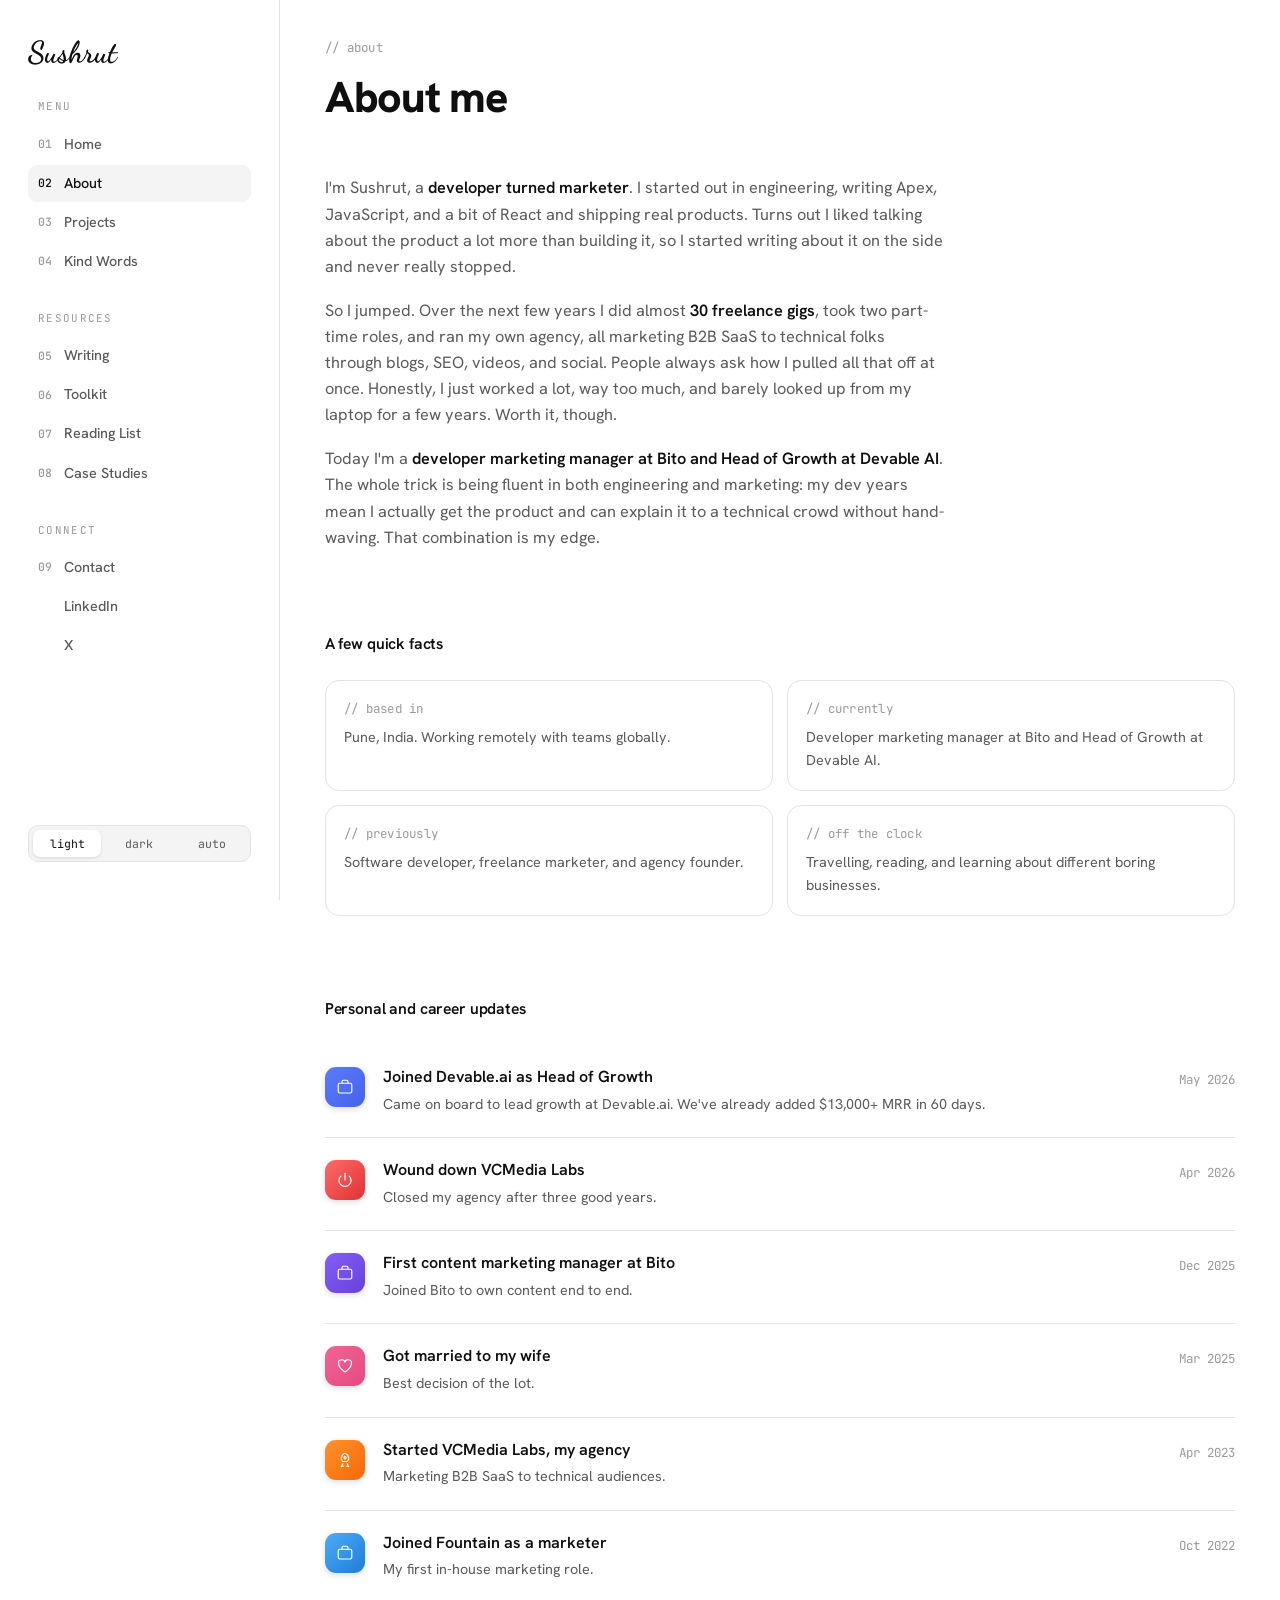
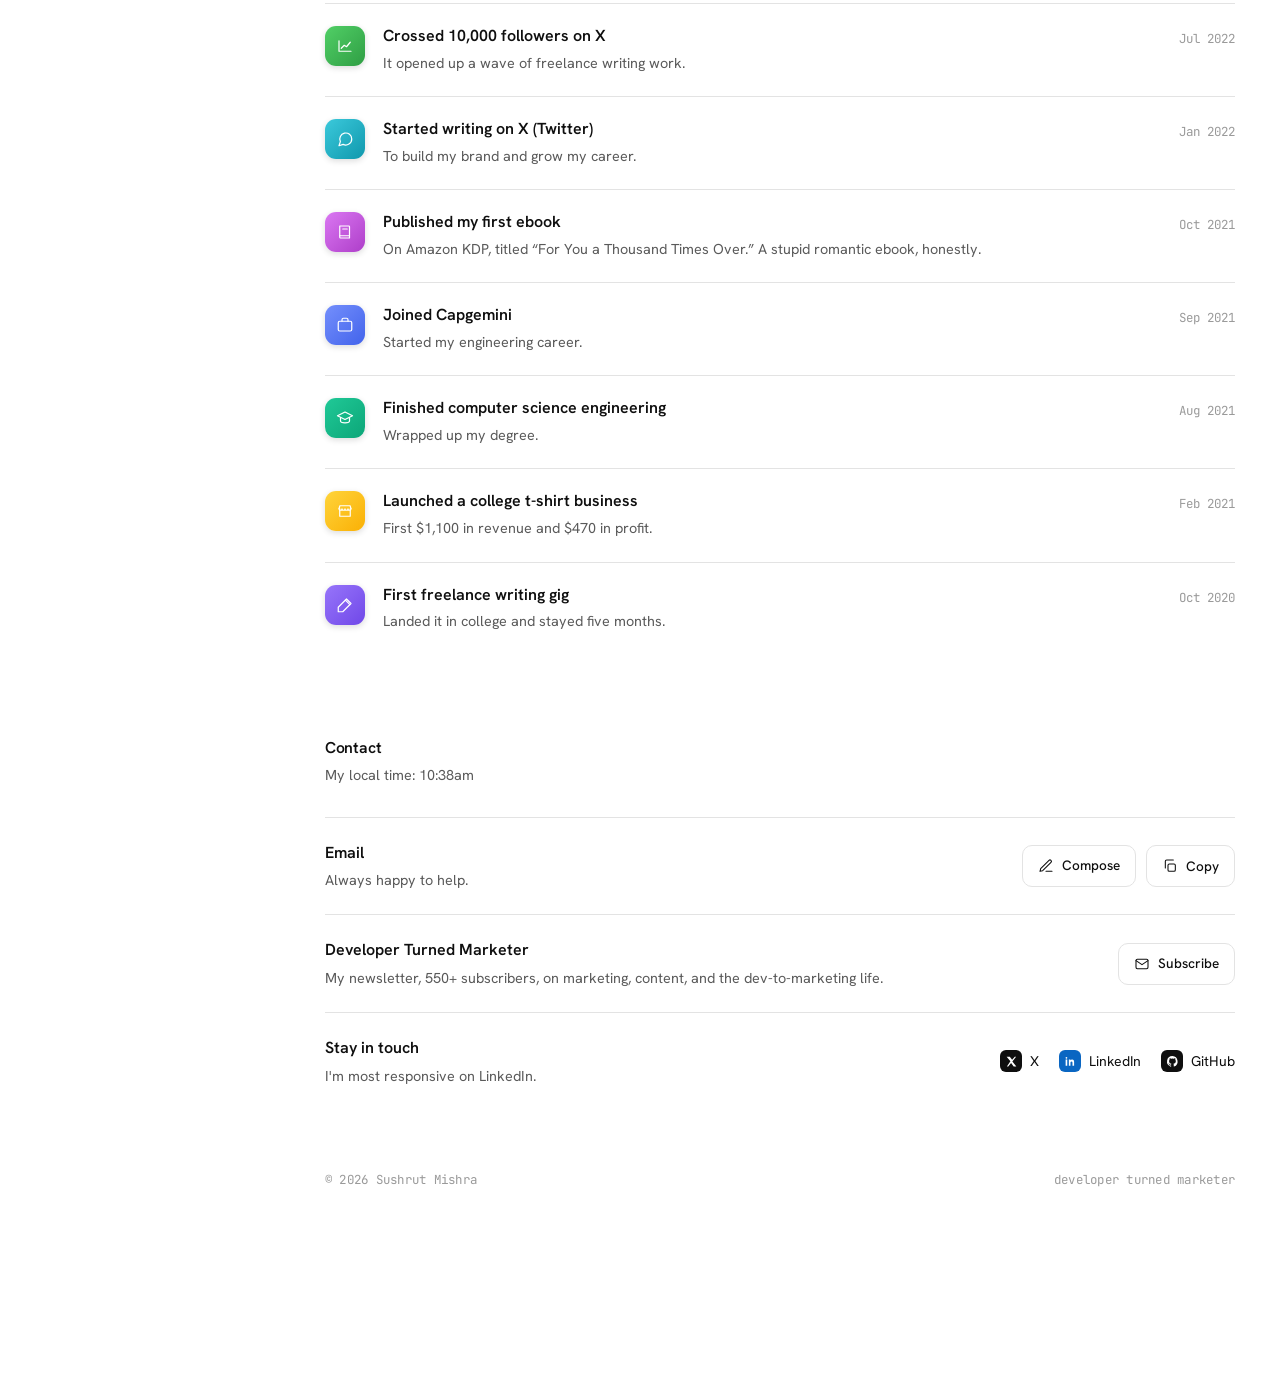
==== commit f6630b16: "Contact: replace call row with newsletter (Developer Turned Marketer) Co-Authored-By: Claude Opus 4." ====
--- a/about.html
+++ b/about.html
@@ -114,9 +114,9 @@
           </div>
 
           <div class="contact-row">
-            <div class="cr-body"><h3>Arrange a call</h3><p>Chat with me on a call.</p></div>
+            <div class="cr-body"><h3>Developer Turned Marketer</h3><p>My newsletter, 550+ subscribers, on marketing, content, and the dev-to-marketing life.</p></div>
             <div class="cr-actions">
-              <a class="cbtn" href="https://calendly.com/sushrutkm" target="_blank" rel="noopener"><svg viewBox="0 0 24 24" width="16" height="16" fill="none" stroke="currentColor" stroke-width="1.6" stroke-linecap="round" stroke-linejoin="round"><rect x="3" y="4.5" width="18" height="16" rx="2"/><path d="M3 9h18M8 2.5v4M16 2.5v4"/></svg> Calendar</a>
+              <a class="cbtn" href="https://sushrut27.substack.com/" target="_blank" rel="noopener"><svg viewBox="0 0 24 24" width="16" height="16" fill="none" stroke="currentColor" stroke-width="1.6" stroke-linecap="round" stroke-linejoin="round"><rect x="3" y="5" width="18" height="14" rx="2"/><path d="M3 7l9 6 9-6"/></svg> Subscribe</a>
             </div>
           </div>
 
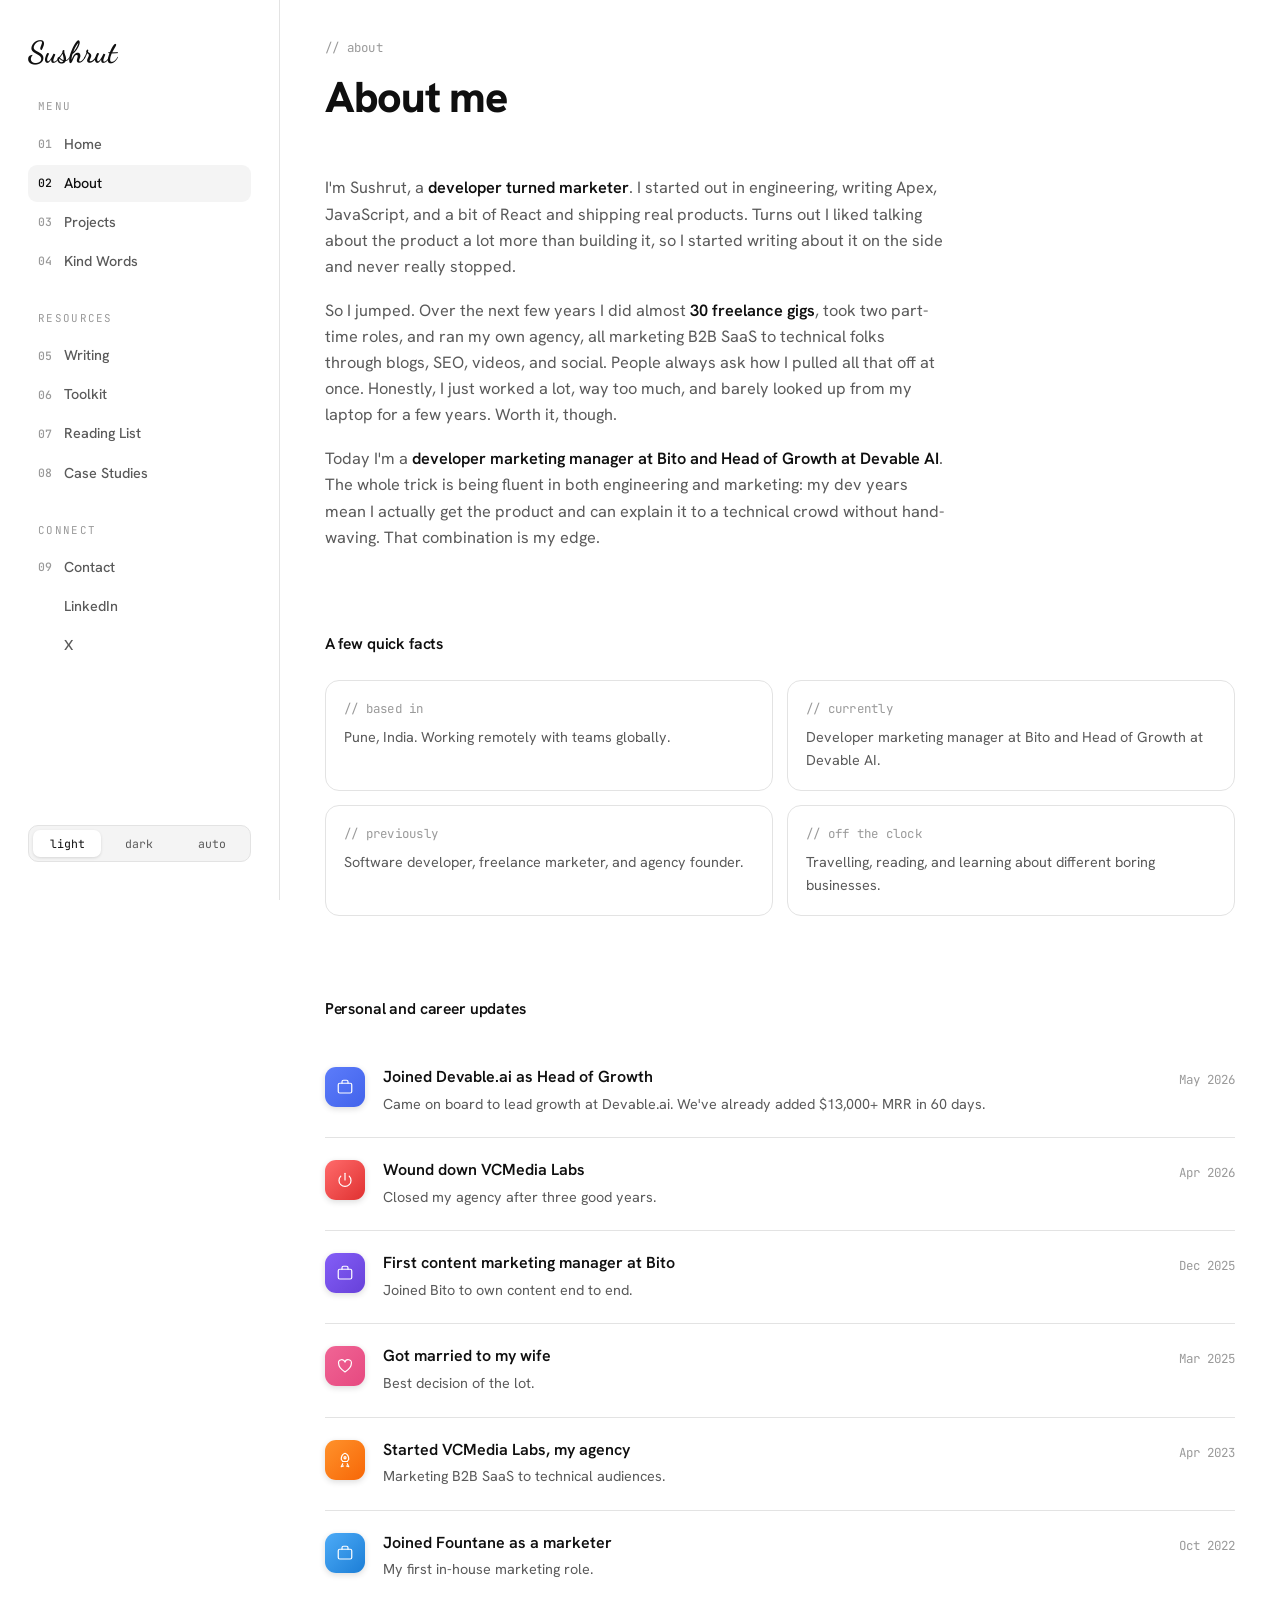
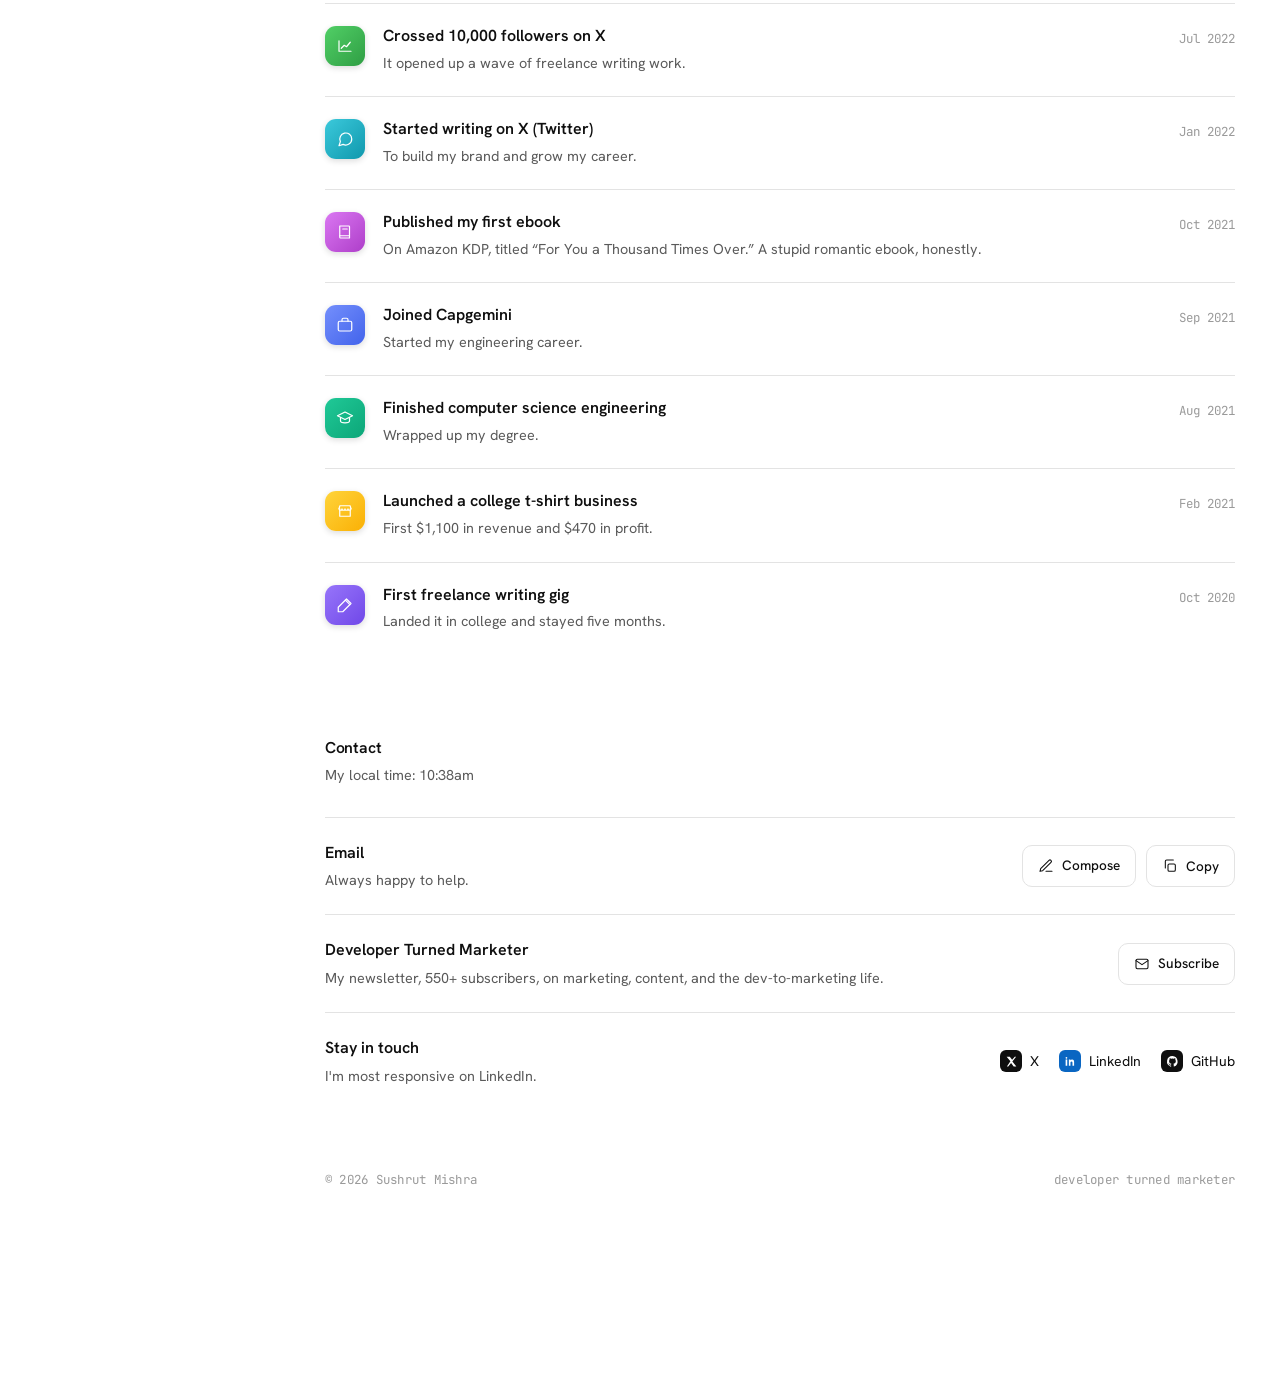
==== commit 19a449fb: "About: correct company name to Fountane Co-Authored-By: Claude Opus 4.8 <noreply@anthropic.com>" ====
--- a/about.html
+++ b/about.html
@@ -82,7 +82,7 @@
 
             <div class="update-row"><span class="uicon"><svg viewBox="0 0 24 24" width="18" height="18" fill="none" stroke="currentColor" stroke-width="1.6" stroke-linecap="round" stroke-linejoin="round"><path d="M12 3c3 1 5 4 5 8l-2 3H9l-2-3c0-4 2-7 5-8z"/><circle cx="12" cy="9" r="1.4"/><path d="M9 17l-2 4 3-1M15 17l2 4-3-1"/></svg></span><div class="ur-body"><h3>Started VCMedia Labs, my agency</h3><p>Marketing B2B SaaS to technical audiences.</p></div><span class="ur-date">Apr 2023</span></div>
 
-            <div class="update-row"><span class="uicon"><svg viewBox="0 0 24 24" width="18" height="18" fill="none" stroke="currentColor" stroke-width="1.6" stroke-linecap="round" stroke-linejoin="round"><rect x="3" y="7" width="18" height="13" rx="2"/><path d="M8 7V5a2 2 0 0 1 2-2h4a2 2 0 0 1 2 2v2"/></svg></span><div class="ur-body"><h3>Joined Fountain as a marketer</h3><p>My first in-house marketing role.</p></div><span class="ur-date">Oct 2022</span></div>
+            <div class="update-row"><span class="uicon"><svg viewBox="0 0 24 24" width="18" height="18" fill="none" stroke="currentColor" stroke-width="1.6" stroke-linecap="round" stroke-linejoin="round"><rect x="3" y="7" width="18" height="13" rx="2"/><path d="M8 7V5a2 2 0 0 1 2-2h4a2 2 0 0 1 2 2v2"/></svg></span><div class="ur-body"><h3>Joined Fountane as a marketer</h3><p>My first in-house marketing role.</p></div><span class="ur-date">Oct 2022</span></div>
 
             <div class="update-row"><span class="uicon"><svg viewBox="0 0 24 24" width="18" height="18" fill="none" stroke="currentColor" stroke-width="1.6" stroke-linecap="round" stroke-linejoin="round"><path d="M4 19V5M4 19h16"/><path d="M7 15l4-4 3 2 5-6"/></svg></span><div class="ur-body"><h3>Crossed 10,000 followers on X</h3><p>It opened up a wave of freelance writing work.</p></div><span class="ur-date">Jul 2022</span></div>
 
--- a/styles.css
+++ b/styles.css
@@ -397,9 +397,9 @@
 
 /* keyboard shortcut tip bar (top of home content) */
 .topbar {
-  display: flex; justify-content: center; align-items: center; gap: 6px; flex-wrap: wrap;
+  display: inline-flex; align-items: center; gap: 6px; flex-wrap: wrap;
   border: 1px solid var(--border); border-radius: 999px; background: var(--bg-elev);
-  padding: 5px 13px; font-size: 0.74rem; color: var(--text-dim); margin-bottom: 22px; text-align: center;
+  padding: 5px 13px; font-size: 0.74rem; color: var(--text-dim); margin-bottom: 22px;
 }
 kbd {
   font-family: var(--font-mono); font-size: 0.72rem; color: var(--text);
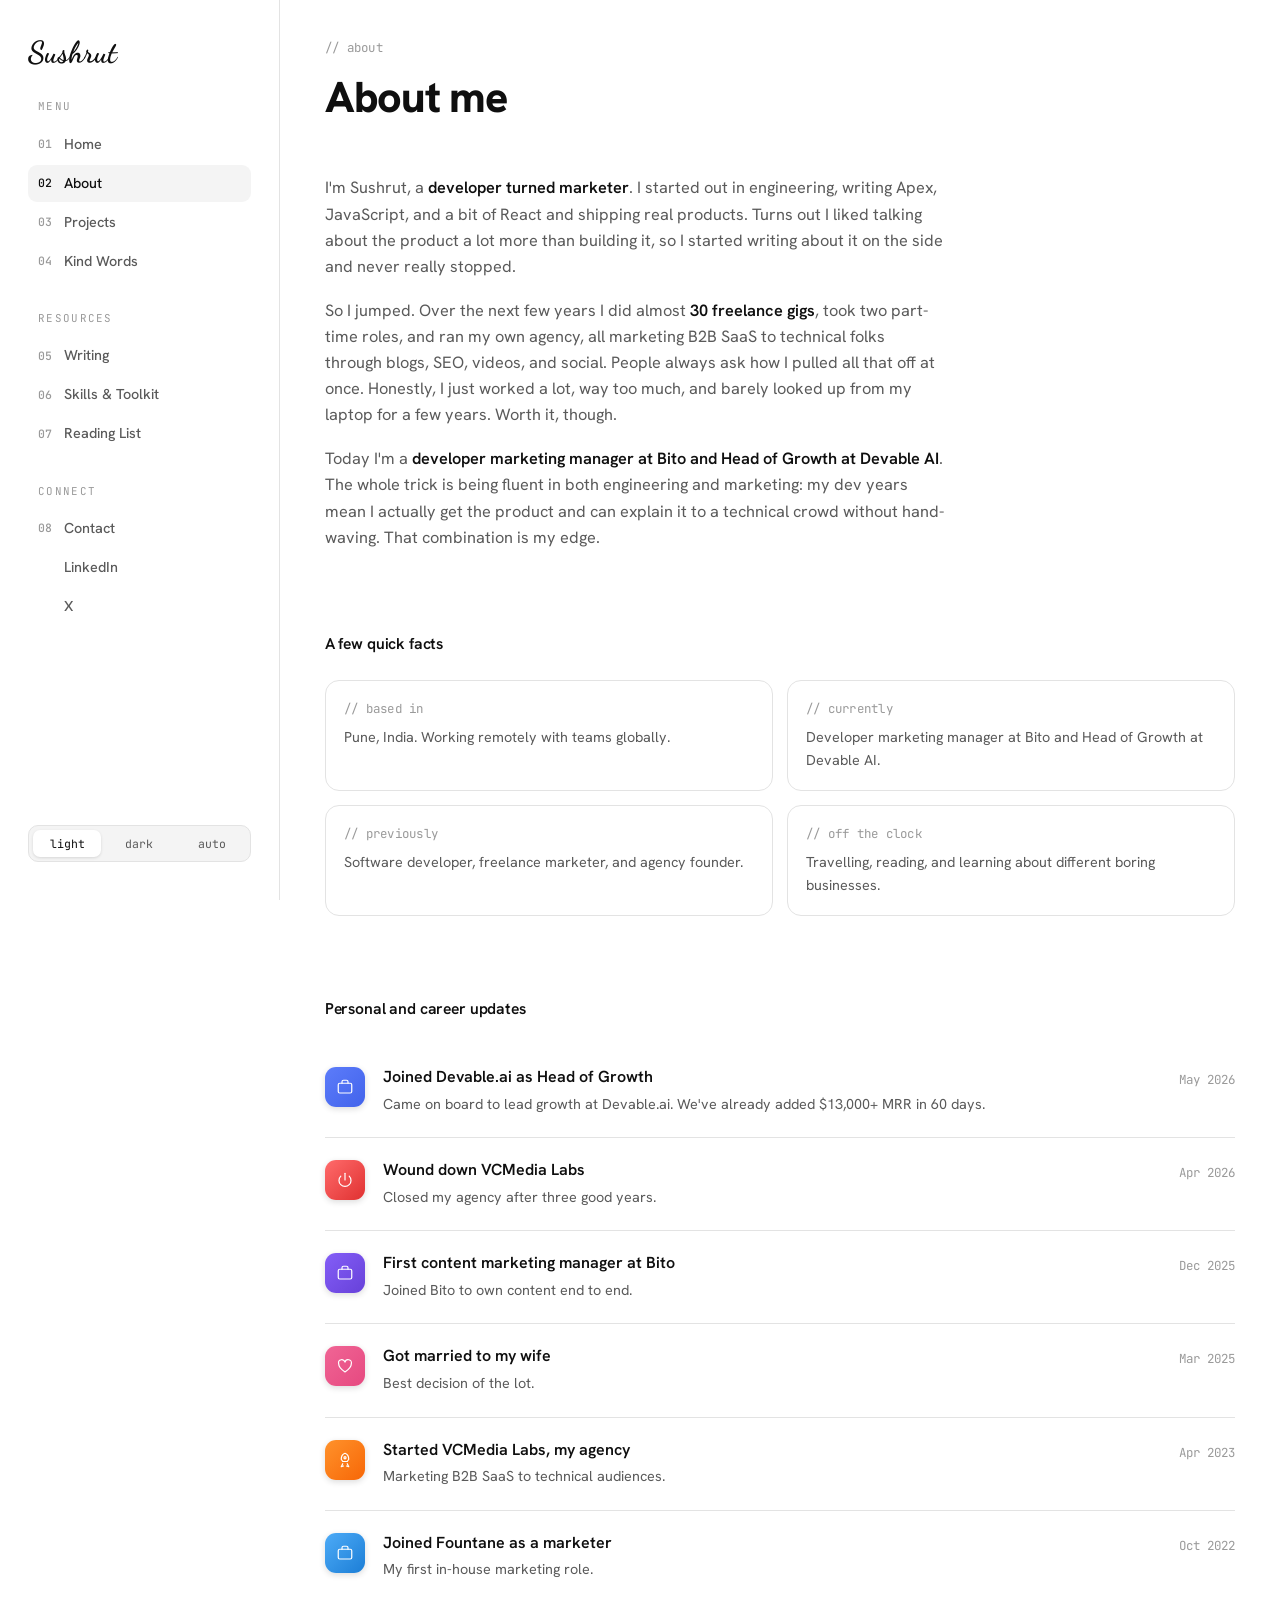
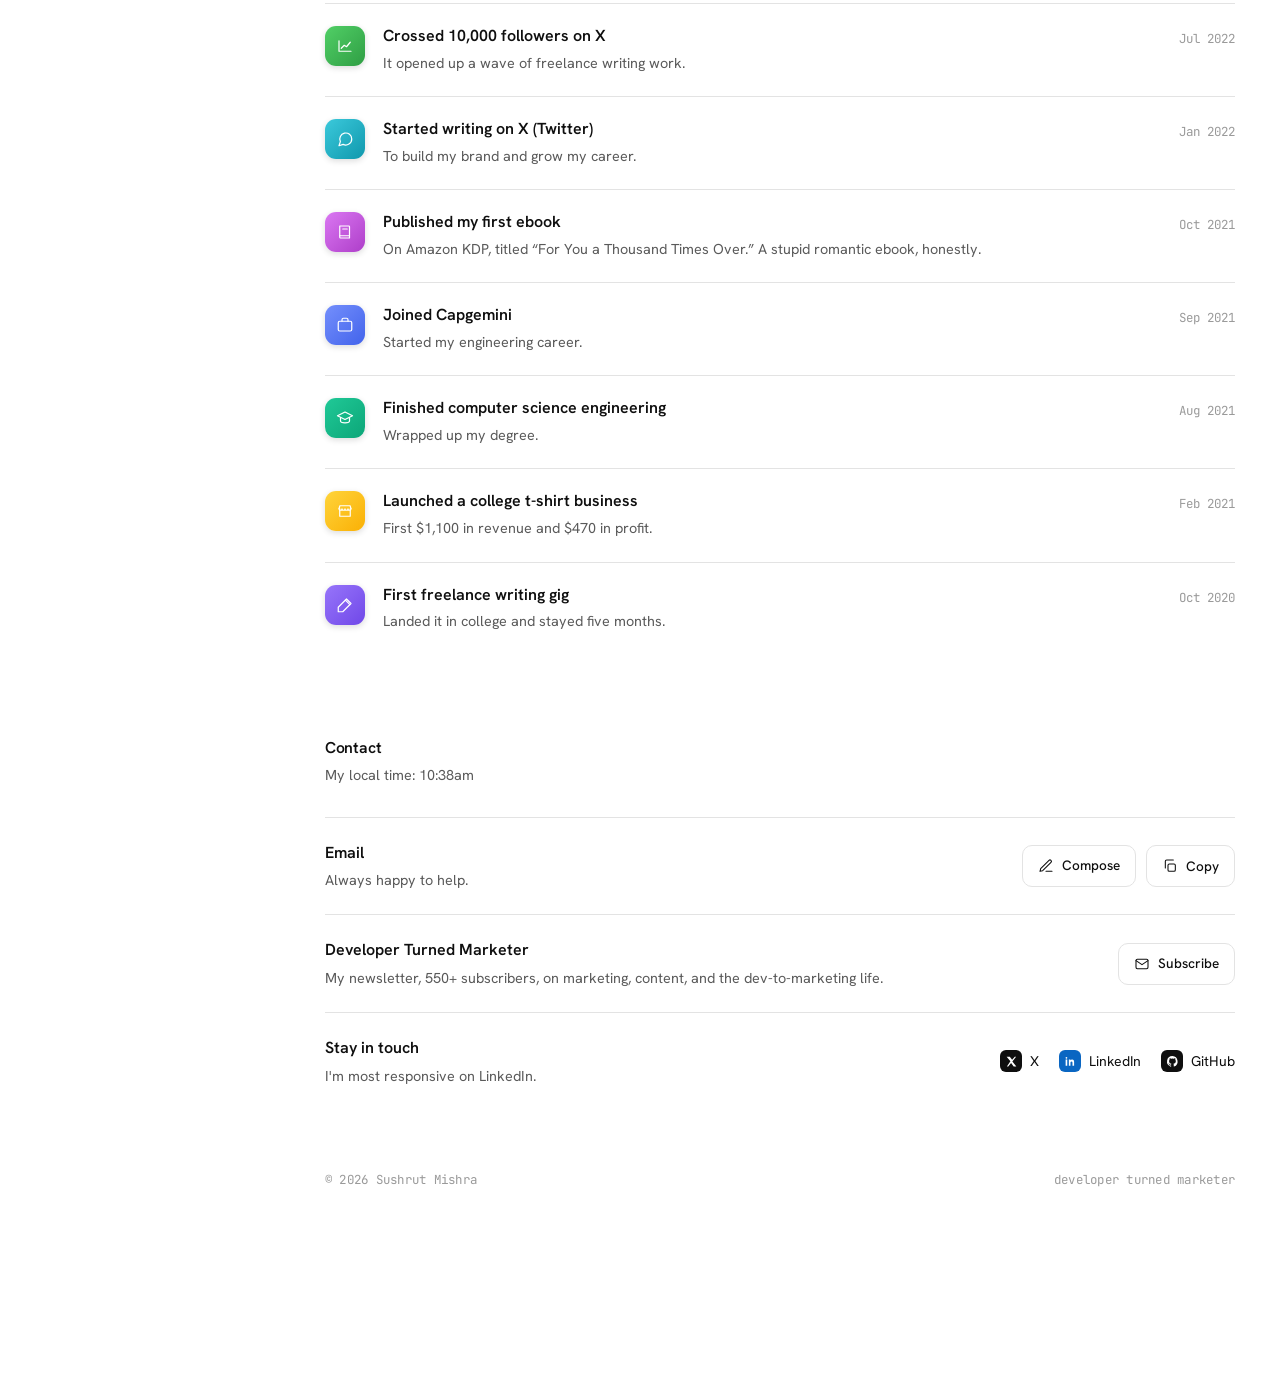
==== commit 8ee088f7: "Writing: real pieces; Toolkit -> Skills & Toolkit with logos; real reading list; remove Case Studies" ====
--- a/about.html
+++ b/about.html
@@ -24,13 +24,12 @@
       <nav class="nav-group">
         <div class="label">Resources</div>
         <a class="nav-item" href="writing.html"><span class="num">05</span> Writing <span class="arrow">↗</span></a>
-        <a class="nav-item" href="toolkit.html"><span class="num">06</span> Toolkit <span class="arrow">↗</span></a>
+        <a class="nav-item" href="toolkit.html"><span class="num">06</span> Skills &amp; Toolkit <span class="arrow">↗</span></a>
         <a class="nav-item" href="reading.html"><span class="num">07</span> Reading List <span class="arrow">↗</span></a>
-        <a class="nav-item" href="case-studies.html"><span class="num">08</span> Case Studies <span class="arrow">↗</span></a>
       </nav>
       <nav class="nav-group">
         <div class="label">Connect</div>
-        <a class="nav-item" href="mailto:sushrutmishra27@gmail.com"><span class="num">09</span> Contact <span class="arrow">↗</span></a>
+        <a class="nav-item" href="mailto:sushrutmishra27@gmail.com"><span class="num">08</span> Contact <span class="arrow">↗</span></a>
         <a class="nav-item" href="https://www.linkedin.com/in/sushrutkm/" target="_blank" rel="noopener"><span class="num"></span> LinkedIn <span class="arrow">↗</span></a>
         <a class="nav-item" href="https://x.com/SushrutKM" target="_blank" rel="noopener"><span class="num"></span> X <span class="arrow">↗</span></a>
       </nav>
@@ -103,7 +102,7 @@
 
         <section class="contact">
           <div class="section-head"><h2>Contact</h2></div>
-          <p class="contact-time" id="localTime">My local time: loading…</p>
+          <p class="contact-time js-localtime">My local time: loading…</p>
 
           <div class="contact-row">
             <div class="cr-body"><h3>Email</h3><p>Always happy to help.</p></div>
--- a/styles.css
+++ b/styles.css
@@ -236,6 +236,27 @@
   .contact-row { flex-direction: column; align-items: flex-start; gap: 12px; }
 }
 
+/* ----- CONTACT MODAL (popup from nav) ----- */
+.modal-overlay {
+  position: fixed; inset: 0; z-index: 200; display: none;
+  align-items: center; justify-content: center; padding: 20px;
+  background: rgba(0,0,0,.45); backdrop-filter: blur(2px);
+}
+.modal-overlay.open { display: flex; }
+.modal {
+  position: relative; width: 100%; max-width: 560px; max-height: 90vh; overflow-y: auto;
+  background: var(--bg); border: 1px solid var(--border); border-radius: 18px; padding: 32px 30px;
+  box-shadow: 0 24px 70px rgba(0,0,0,.35); animation: modalIn .22s ease;
+}
+@keyframes modalIn { from { opacity: 0; transform: translateY(10px) scale(.98); } to { opacity: 1; transform: none; } }
+.modal-close {
+  position: absolute; top: 14px; right: 16px; width: 32px; height: 32px; border-radius: 8px;
+  background: none; border: none; font-size: 1.4rem; line-height: 1; color: var(--text-dim); cursor: pointer;
+}
+.modal-close:hover { color: var(--text); background: var(--bg-elev); }
+.modal .section-head { margin-bottom: 4px; }
+.modal .contact-row:first-of-type { border-top: 1px solid var(--border); }
+
 /* ----- ENDNOTE (simple closing line, no big CTA box) ----- */
 .endnote { margin-top: 20px; }
 .endnote p { font-size: 0.95rem; color: var(--text-dim); }
@@ -420,6 +441,21 @@
 .list-row .ext { margin-left: auto; color: var(--text-faint); font-size: 0.85rem; }
 .list-group { margin-bottom: 46px; }
 
+/* ----- TOOL CHIPS (skills & toolkit) ----- */
+.tool-group { margin-bottom: 40px; }
+.tool-grid { display: flex; flex-wrap: wrap; gap: 10px; }
+.tchip {
+  display: inline-flex; align-items: center; gap: 9px; padding: 9px 14px;
+  border: 1px solid var(--border); border-radius: 10px; background: var(--bg-card);
+  font-size: 0.88rem; color: var(--text); transition: var(--transition);
+}
+.tchip:hover { border-color: var(--text); transform: translateY(-2px); }
+.tchip img { width: 20px; height: 20px; border-radius: 4px; flex-shrink: 0; }
+.tchip .ttext {
+  width: 20px; height: 20px; border-radius: 4px; display: grid; place-items: center;
+  background: var(--ink); color: var(--ink-contrast); font-family: var(--font-mono); font-size: 0.6rem; font-weight: 700;
+}
+
 /* ----- PROSE (about) ----- */
 .prose { max-width: 620px; }
 .prose p { color: var(--text-dim); margin-bottom: 18px; font-size: 1.02rem; }
@@ -444,6 +480,37 @@
 .quote .who b { font-size: 0.85rem; display: block; }
 .quote .who span { font-size: 0.75rem; color: var(--text-faint); }
 @media (max-width: 640px) { .quotes { grid-template-columns: 1fr; } }
+
+/* ----- KIND WORDS WALL (masonry) ----- */
+.kw-group { margin-bottom: 16px; }
+.kw-group-head { display: flex; align-items: baseline; gap: 10px; margin: 6px 0 18px; }
+.kw-group-head h2 { font-size: 0.98rem; font-weight: 600; }
+.kw-group-head .count { font-family: var(--font-mono); font-size: 0.72rem; color: var(--text-faint); }
+.kw-wall { columns: 2; column-gap: 16px; }
+.kw-card {
+  break-inside: avoid; -webkit-column-break-inside: avoid;
+  border: 1px solid var(--border); border-radius: var(--radius); background: var(--bg-card);
+  padding: 22px; margin: 0 0 16px; transition: var(--transition);
+}
+.kw-card:hover { border-color: var(--text); }
+.kw-card .stars { font-family: var(--font-mono); font-size: 0.78rem; color: var(--text); margin-bottom: 11px; letter-spacing: .04em; }
+.kw-card .q { font-size: 0.92rem; color: var(--text); line-height: 1.62; }
+.kw-card .who { display: flex; align-items: center; gap: 11px; margin-top: 17px; }
+.kw-card .who .av {
+  width: 36px; height: 36px; border-radius: 50%; display: grid; place-items: center;
+  font-family: var(--font-mono); font-size: 0.7rem; color: #fff; flex-shrink: 0;
+}
+.kw-card .who b { font-size: 0.85rem; display: block; line-height: 1.2; }
+.kw-card .who .role { font-size: 0.74rem; color: var(--text-faint); display: block; }
+.kw-card .meta { font-family: var(--font-mono); font-size: 0.7rem; color: var(--text-faint); margin-top: 12px; }
+/* playful colourful avatar tiles, cycling */
+.kw-wall .kw-card:nth-child(6n+1) .av { background: linear-gradient(135deg,#5c7cfa,#4263eb); }
+.kw-wall .kw-card:nth-child(6n+2) .av { background: linear-gradient(135deg,#f06595,#e64980); }
+.kw-wall .kw-card:nth-child(6n+3) .av { background: linear-gradient(135deg,#ff922b,#f76707); }
+.kw-wall .kw-card:nth-child(6n+4) .av { background: linear-gradient(135deg,#20c997,#0ca678); }
+.kw-wall .kw-card:nth-child(6n+5) .av { background: linear-gradient(135deg,#9775fa,#7048e8); }
+.kw-wall .kw-card:nth-child(6n+6) .av { background: linear-gradient(135deg,#3bc9db,#1098ad); }
+@media (max-width: 640px) { .kw-wall { columns: 1; } }
 
 /* ----- FOOTER CTA ----- */
 .footer-cta {
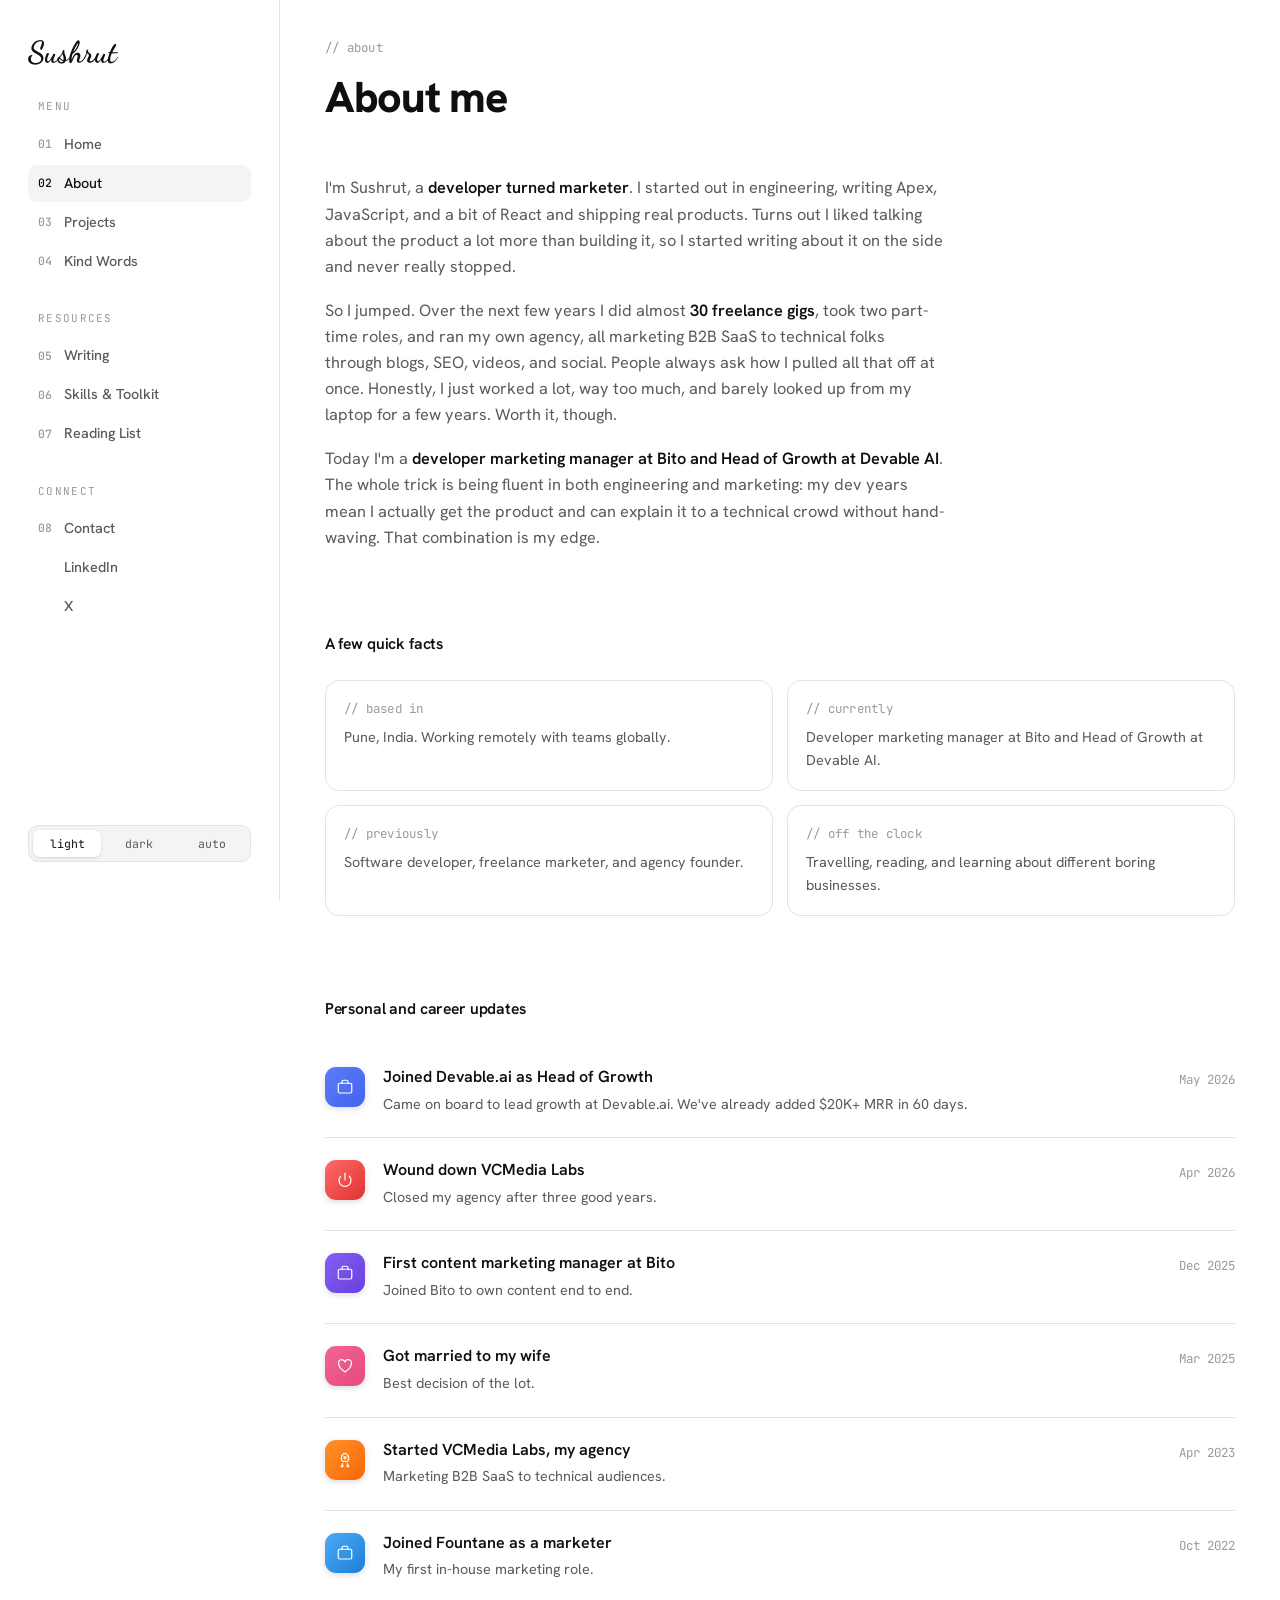
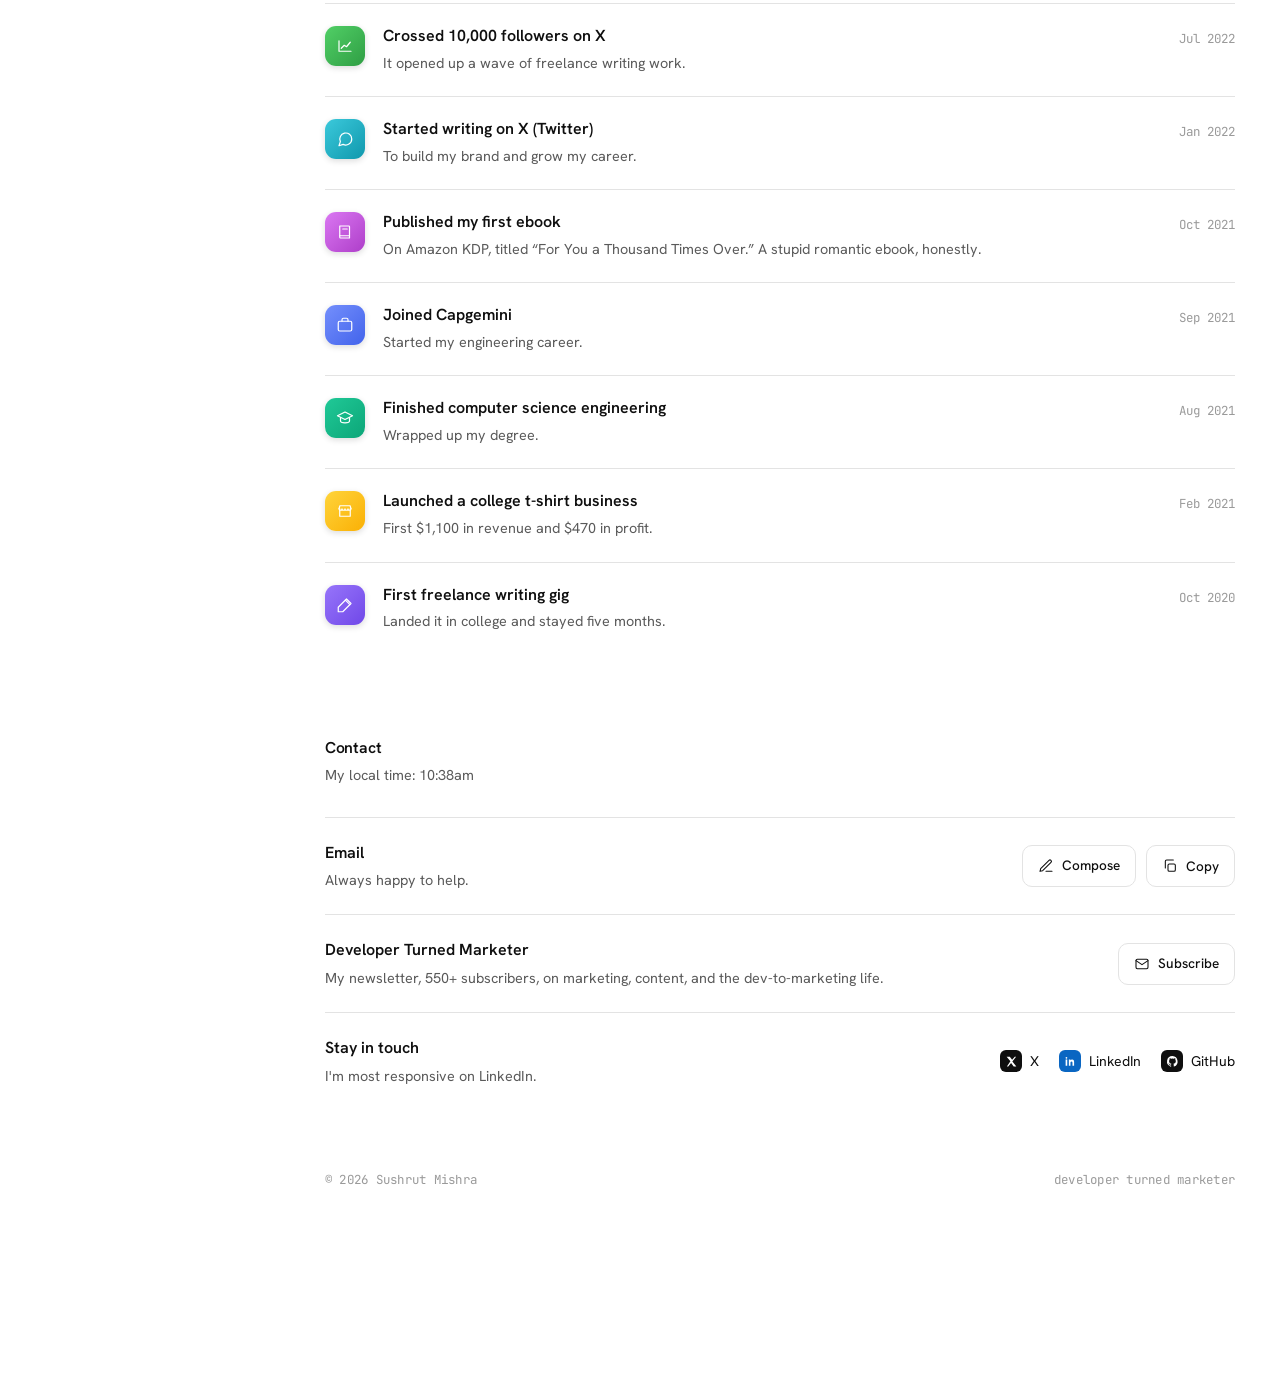
==== commit fd04d594: "Update bio to Devable role, bump Devable MRR to 20K+/5 clients, add 3 recent writing pieces Co-Autho" ====
--- a/about.html
+++ b/about.html
@@ -71,7 +71,7 @@
           <div class="section-head"><h2>Personal and career updates</h2></div>
           <div class="updates-list">
 
-            <div class="update-row"><span class="uicon"><svg viewBox="0 0 24 24" width="18" height="18" fill="none" stroke="currentColor" stroke-width="1.6" stroke-linecap="round" stroke-linejoin="round"><rect x="3" y="7" width="18" height="13" rx="2"/><path d="M8 7V5a2 2 0 0 1 2-2h4a2 2 0 0 1 2 2v2"/></svg></span><div class="ur-body"><h3>Joined Devable.ai as Head of Growth</h3><p>Came on board to lead growth at Devable.ai. We've already added $13,000+ MRR in 60 days.</p></div><span class="ur-date">May 2026</span></div>
+            <div class="update-row"><span class="uicon"><svg viewBox="0 0 24 24" width="18" height="18" fill="none" stroke="currentColor" stroke-width="1.6" stroke-linecap="round" stroke-linejoin="round"><rect x="3" y="7" width="18" height="13" rx="2"/><path d="M8 7V5a2 2 0 0 1 2-2h4a2 2 0 0 1 2 2v2"/></svg></span><div class="ur-body"><h3>Joined Devable.ai as Head of Growth</h3><p>Came on board to lead growth at Devable.ai. We've already added $20K+ MRR in 60 days.</p></div><span class="ur-date">May 2026</span></div>
 
             <div class="update-row"><span class="uicon"><svg viewBox="0 0 24 24" width="18" height="18" fill="none" stroke="currentColor" stroke-width="1.6" stroke-linecap="round" stroke-linejoin="round"><path d="M12 3v9"/><path d="M6.4 6.9a8 8 0 1 0 11.2 0"/></svg></span><div class="ur-body"><h3>Wound down VCMedia Labs</h3><p>Closed my agency after three good years.</p></div><span class="ur-date">Apr 2026</span></div>
 
--- a/styles.css
+++ b/styles.css
@@ -439,10 +439,15 @@
 .list-row .body h3 { font-size: 0.95rem; font-weight: 600; }
 .list-row .body p { font-size: 0.84rem; color: var(--text-dim); margin-top: 3px; }
 .list-row .ext { margin-left: auto; color: var(--text-faint); font-size: 0.85rem; }
+.list-row .ldate { margin-left: auto; font-family: var(--font-mono); font-size: 0.72rem; color: var(--text-faint); flex-shrink: 0; white-space: nowrap; padding-left: 14px; }
 .list-group { margin-bottom: 46px; }
 
 /* ----- TOOL CHIPS (skills & toolkit) ----- */
 .tool-group { margin-bottom: 40px; }
+.skill-block { margin-bottom: 22px; }
+.skill-block:last-child { margin-bottom: 0; }
+.skill-label { display: block; font-family: var(--font-mono); font-size: 0.72rem; color: var(--text-faint); letter-spacing: 0.02em; margin-bottom: 11px; }
+.tchip.skill { background: var(--bg-elev); }
 .tool-grid { display: flex; flex-wrap: wrap; gap: 10px; }
 .tchip {
   display: inline-flex; align-items: center; gap: 9px; padding: 9px 14px;
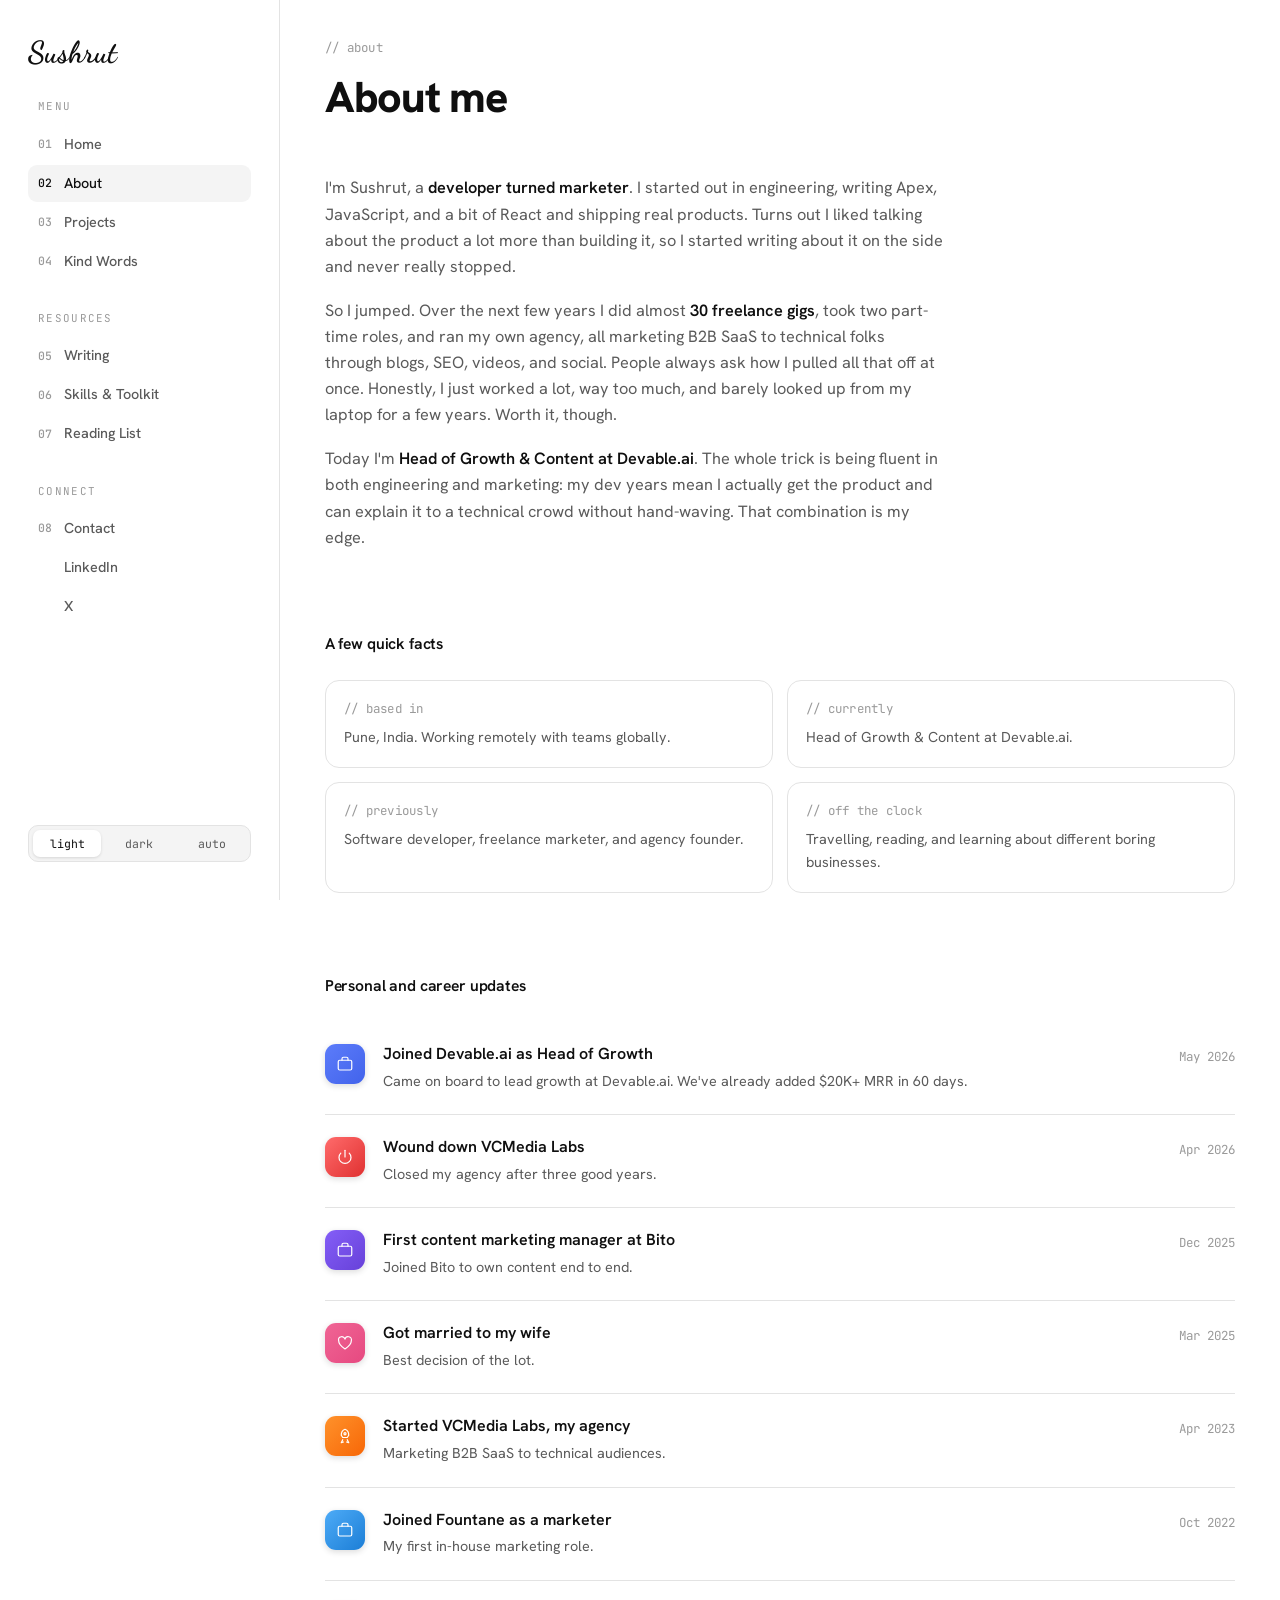
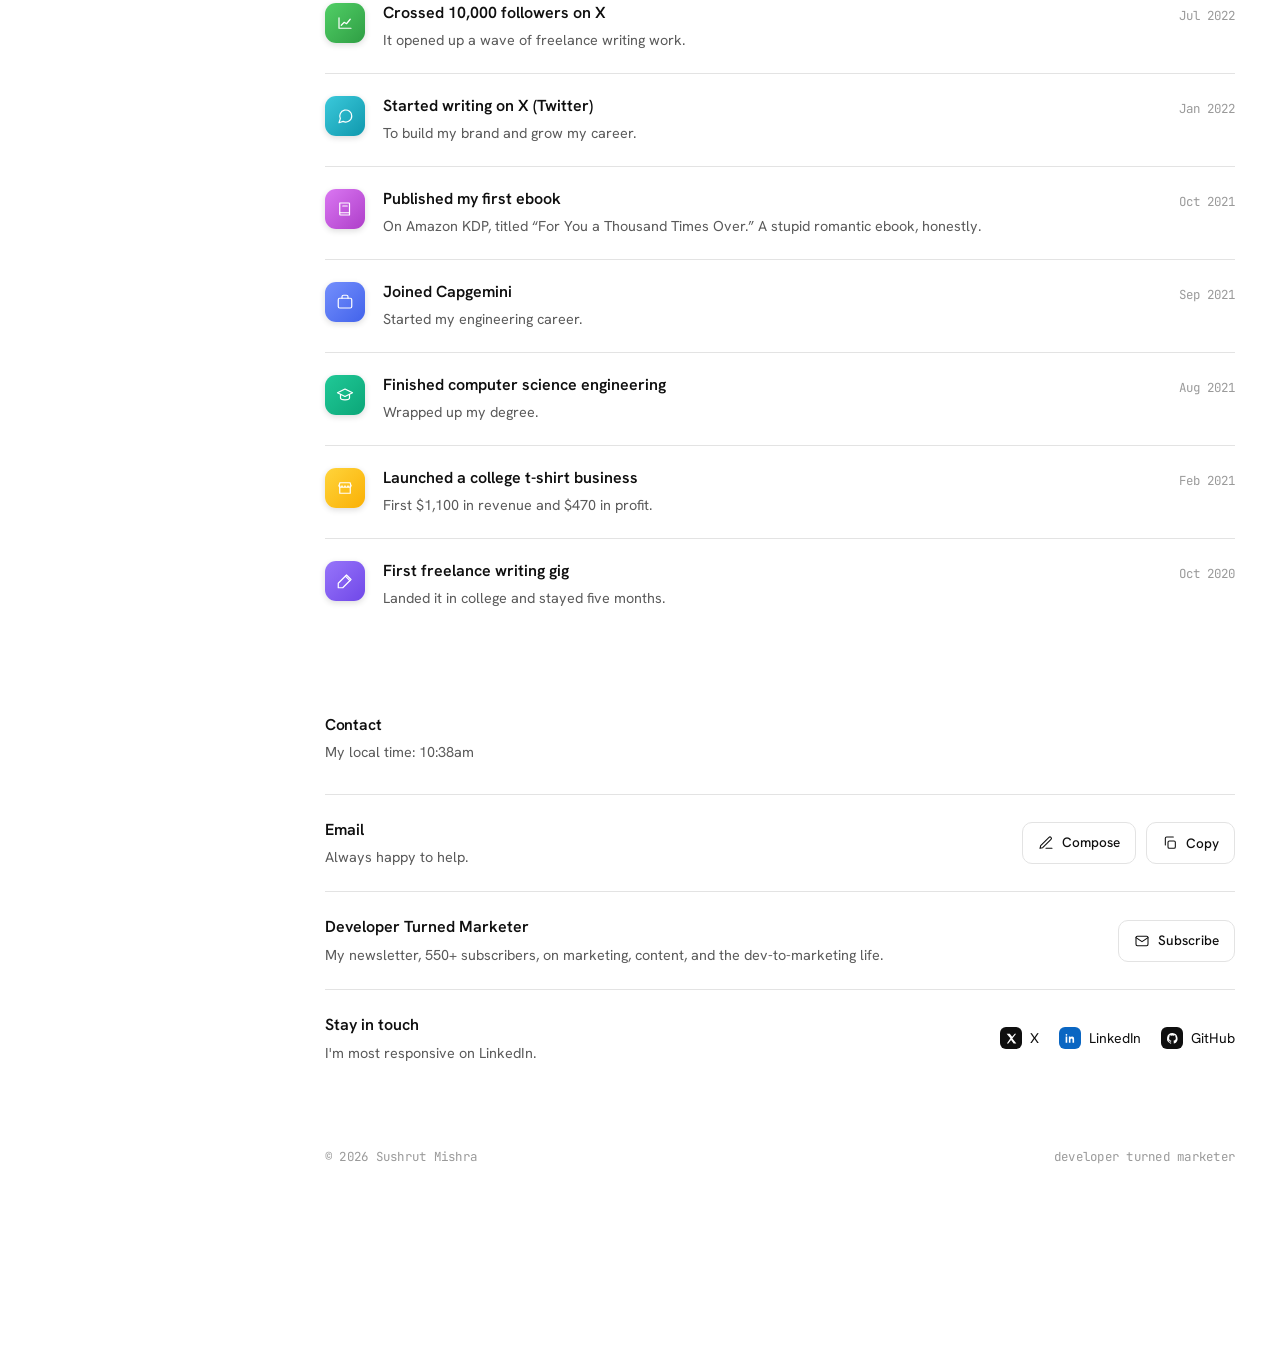
==== commit 98cc1f32: "Update current role to Devable (left Bito) across home + about; add 3 writeups to Writing page Co-Au" ====
--- a/about.html
+++ b/about.html
@@ -53,7 +53,7 @@
           <div class="prose">
             <p>I'm Sushrut, a <strong>developer turned marketer</strong>. I started out in engineering, writing Apex, JavaScript, and a bit of React and shipping real products. Turns out I liked talking about the product a lot more than building it, so I started writing about it on the side and never really stopped.</p>
             <p>So I jumped. Over the next few years I did almost <strong>30 freelance gigs</strong>, took two part-time roles, and ran my own agency, all marketing B2B SaaS to technical folks through blogs, SEO, videos, and social. People always ask how I pulled all that off at once. Honestly, I just worked a lot, way too much, and barely looked up from my laptop for a few years. Worth it, though.</p>
-            <p>Today I'm a <strong>developer marketing manager at Bito and Head of Growth at Devable AI</strong>. The whole trick is being fluent in both engineering and marketing: my dev years mean I actually get the product and can explain it to a technical crowd without hand-waving. That combination is my edge.</p>
+            <p>Today I'm <strong>Head of Growth &amp; Content at Devable.ai</strong>. The whole trick is being fluent in both engineering and marketing: my dev years mean I actually get the product and can explain it to a technical crowd without hand-waving. That combination is my edge.</p>
           </div>
         </section>
 
@@ -61,7 +61,7 @@
           <div class="section-head"><h2>A few quick facts</h2></div>
           <div class="facts">
             <div class="fact"><span class="mono">// based in</span><p>Pune, India. Working remotely with teams globally.</p></div>
-            <div class="fact"><span class="mono">// currently</span><p>Developer marketing manager at Bito and Head of Growth at Devable AI.</p></div>
+            <div class="fact"><span class="mono">// currently</span><p>Head of Growth &amp; Content at Devable.ai.</p></div>
             <div class="fact"><span class="mono">// previously</span><p>Software developer, freelance marketer, and agency founder.</p></div>
             <div class="fact"><span class="mono">// off the clock</span><p>Travelling, reading, and learning about different boring businesses.</p></div>
           </div>
